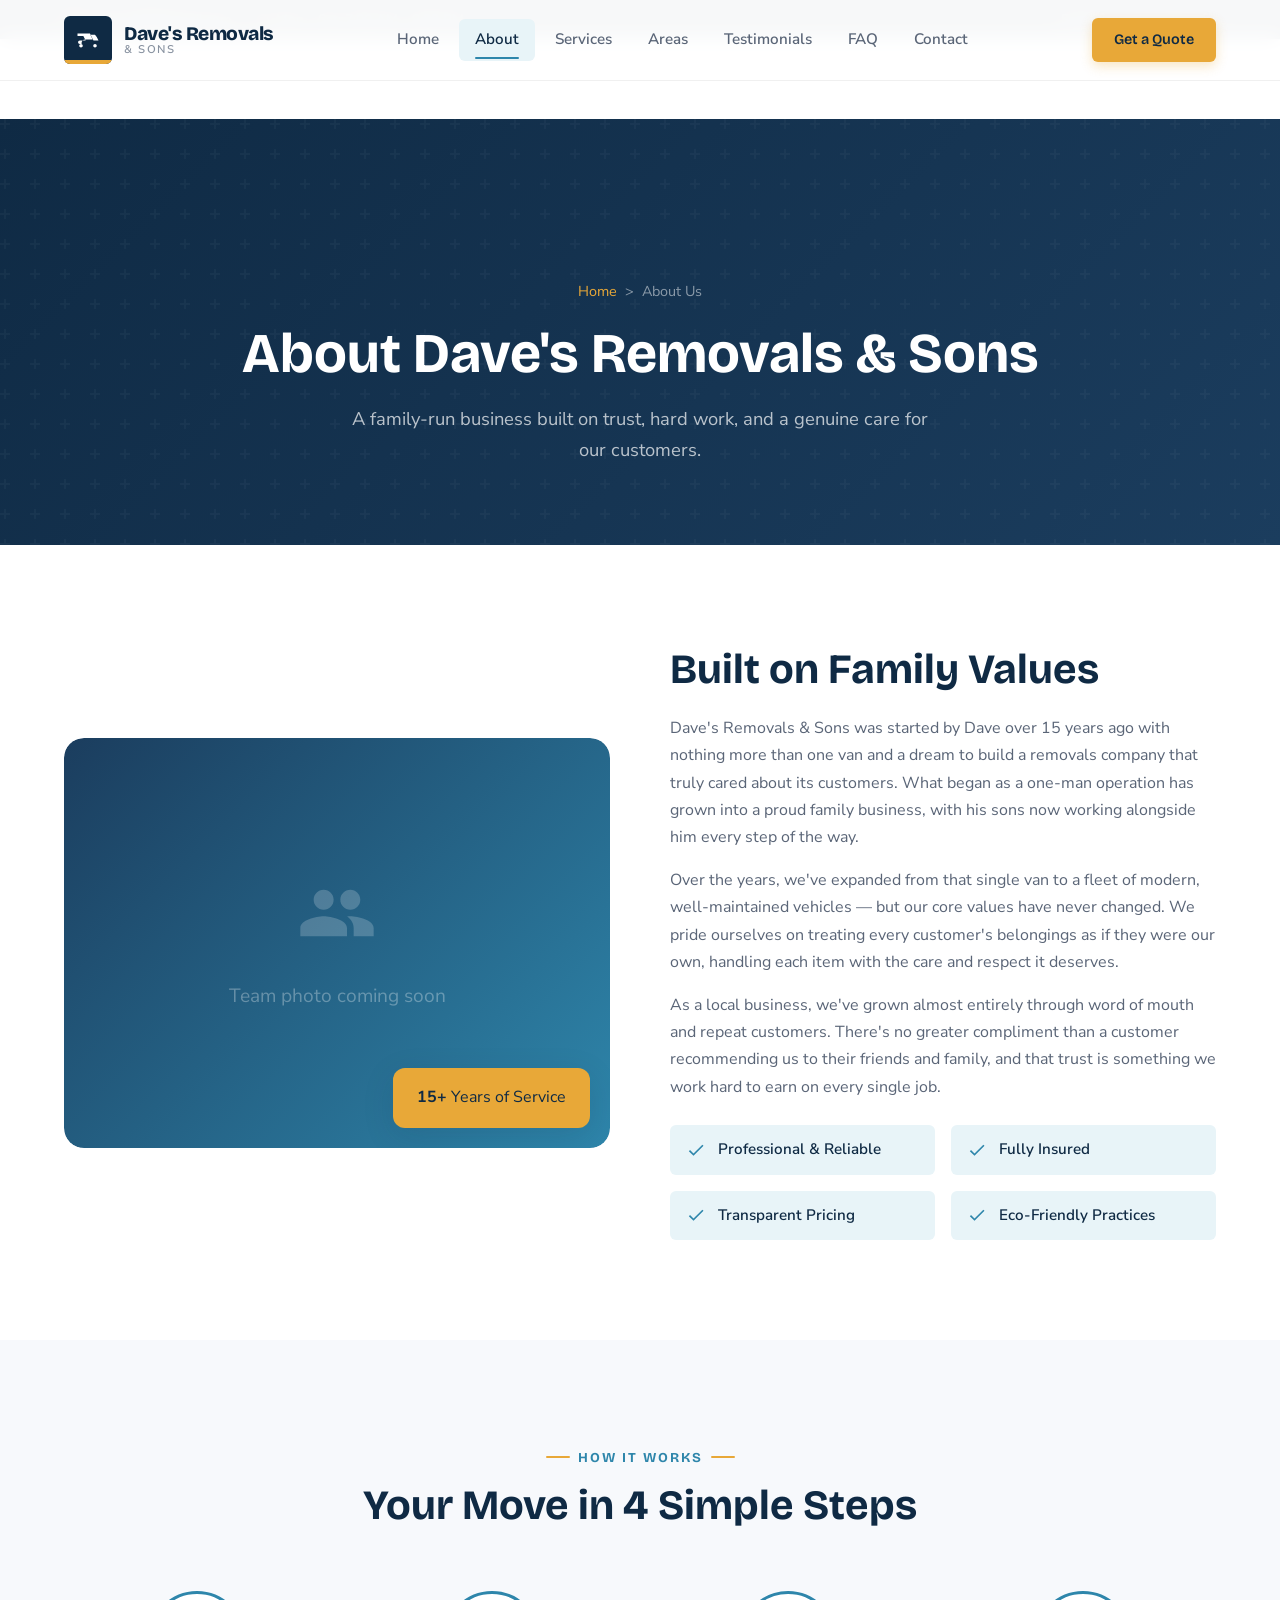
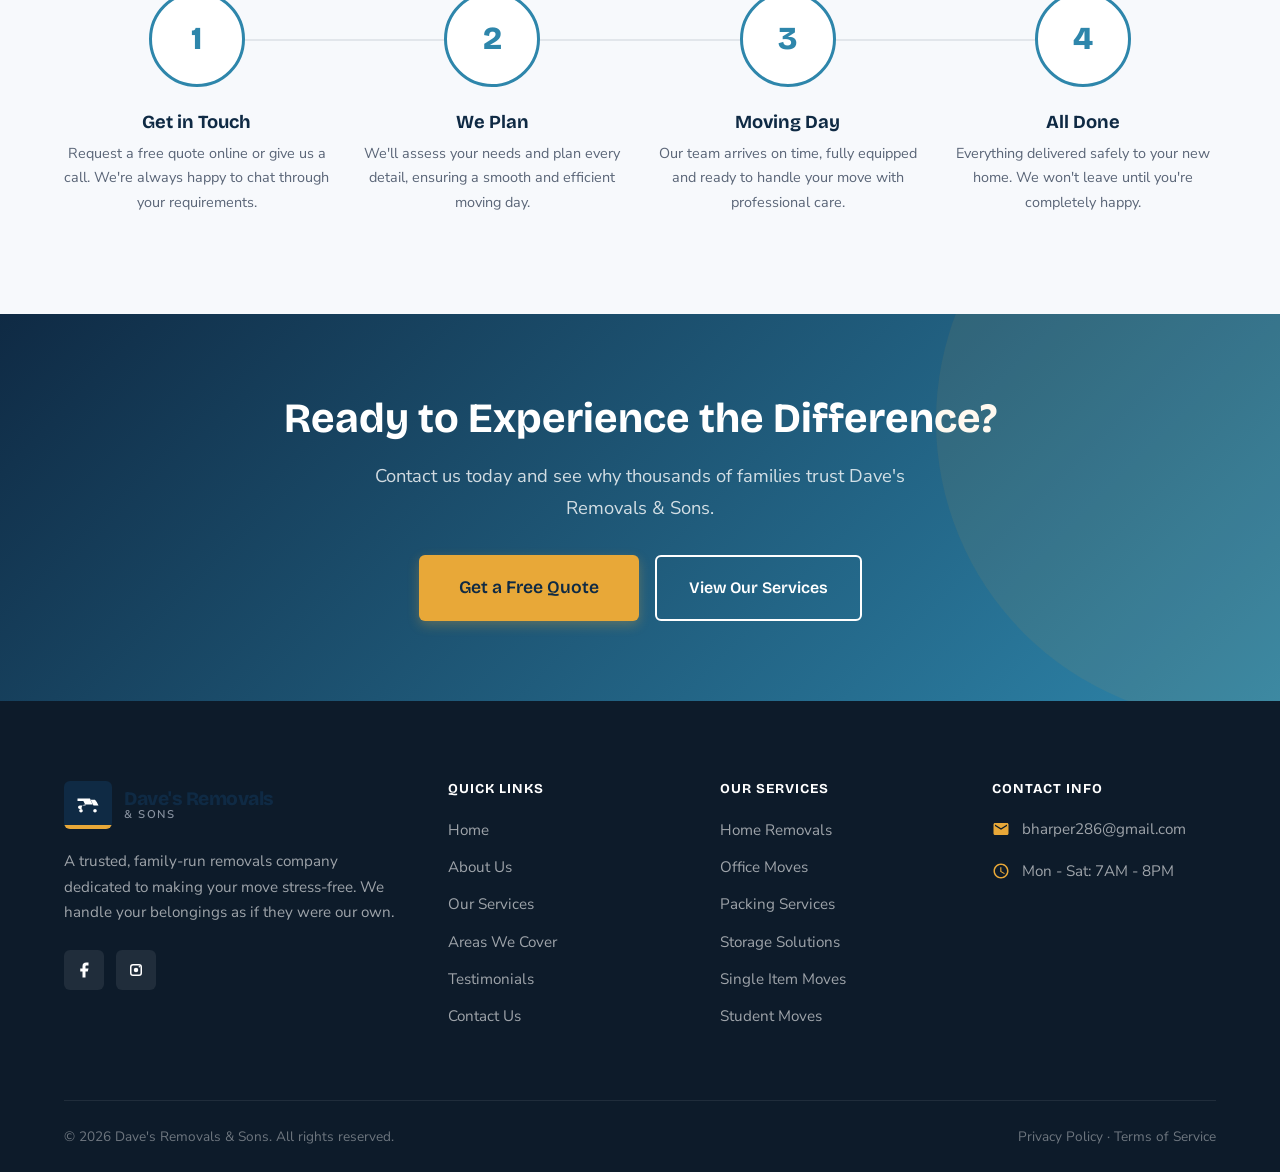
==== about.html @ 18fdcd2b "Initial build: Dave's Removals & Sons website - 7 pages, responsive, contact form" ====
<!DOCTYPE html>
<html lang="en">
<head>
    <meta charset="UTF-8">
    <meta name="viewport" content="width=device-width, initial-scale=1.0">
    <meta name="description" content="About Dave's Removals & Sons - A family-run removals business built on trust, hard work, and genuine care for our customers. Over 15 years of professional moving services.">
    <title>About Us - Dave's Removals & Sons</title>
    <link rel="stylesheet" href="css/style.css">
</head>
<body data-page="About">

    <div id="site-header"></div>

    <main>
        <!-- Page Hero -->
        <section class="page-hero fade-in">
            <div class="container">
                <nav class="breadcrumb">
                    <a href="index.html">Home</a>
                    <span>&gt;</span>
                    <span>About Us</span>
                </nav>
                <h1>About Dave's Removals &amp; Sons</h1>
                <p class="page-hero-subtitle">A family-run business built on trust, hard work, and a genuine care for our customers.</p>
            </div>
        </section>

        <!-- About Content -->
        <section class="section fade-in">
            <div class="container">
                <div class="about-grid">
                    <div class="about-image">
                        <div class="hero-image-wrapper" style="background: linear-gradient(135deg, #1B3D5E 0%, #2E86AB 100%); display: flex; align-items: center; justify-content: center; color: rgba(255,255,255,0.3); font-size: 1.2rem; text-align: center; padding: 40px; min-height: 400px;">
                            <div>
                                <svg style="width:80px;height:80px;fill:rgba(255,255,255,0.2);margin-bottom:16px;" viewBox="0 0 24 24"><path d="M16 11c1.66 0 2.99-1.34 2.99-3S17.66 5 16 5c-1.66 0-3 1.34-3 3s1.34 3 3 3zm-8 0c1.66 0 2.99-1.34 2.99-3S9.66 5 8 5C6.34 5 5 6.34 5 8s1.34 3 3 3zm0 2c-2.33 0-7 1.17-7 3.5V19h14v-2.5c0-2.33-4.67-3.5-7-3.5zm8 0c-.29 0-.62.02-.97.05 1.16.84 1.97 1.97 1.97 3.45V19h6v-2.5c0-2.33-4.67-3.5-7-3.5z"/></svg>
                                <br>Team photo coming soon
                            </div>
                        </div>
                        <div class="about-image-badge">
                            <strong>15+</strong>
                            <span>Years of Service</span>
                        </div>
                    </div>
                    <div class="about-text">
                        <h2>Built on Family Values</h2>
                        <p>Dave's Removals & Sons was started by Dave over 15 years ago with nothing more than one van and a dream to build a removals company that truly cared about its customers. What began as a one-man operation has grown into a proud family business, with his sons now working alongside him every step of the way.</p>
                        <p>Over the years, we've expanded from that single van to a fleet of modern, well-maintained vehicles — but our core values have never changed. We pride ourselves on treating every customer's belongings as if they were our own, handling each item with the care and respect it deserves.</p>
                        <p>As a local business, we've grown almost entirely through word of mouth and repeat customers. There's no greater compliment than a customer recommending us to their friends and family, and that trust is something we work hard to earn on every single job.</p>
                        <div class="values-list">
                            <div class="value-item">
                                <svg viewBox="0 0 24 24" width="24" height="24" fill="currentColor"><path d="M9 16.17L4.83 12l-1.42 1.41L9 19 21 7l-1.41-1.41z"/></svg>
                                <span>Professional &amp; Reliable</span>
                            </div>
                            <div class="value-item">
                                <svg viewBox="0 0 24 24" width="24" height="24" fill="currentColor"><path d="M9 16.17L4.83 12l-1.42 1.41L9 19 21 7l-1.41-1.41z"/></svg>
                                <span>Fully Insured</span>
                            </div>
                            <div class="value-item">
                                <svg viewBox="0 0 24 24" width="24" height="24" fill="currentColor"><path d="M9 16.17L4.83 12l-1.42 1.41L9 19 21 7l-1.41-1.41z"/></svg>
                                <span>Transparent Pricing</span>
                            </div>
                            <div class="value-item">
                                <svg viewBox="0 0 24 24" width="24" height="24" fill="currentColor"><path d="M9 16.17L4.83 12l-1.42 1.41L9 19 21 7l-1.41-1.41z"/></svg>
                                <span>Eco-Friendly Practices</span>
                            </div>
                        </div>
                    </div>
                </div>
            </div>
        </section>

        <!-- Process Section -->
        <section class="section section-light fade-in">
            <div class="container">
                <div class="section-header">
                    <span class="section-label">How It Works</span>
                    <h2>Your Move in 4 Simple Steps</h2>
                </div>
                <div class="process-grid">
                    <div class="process-step">
                        <div class="process-number">1</div>
                        <h4>Get in Touch</h4>
                        <p>Request a free quote online or give us a call. We're always happy to chat through your requirements.</p>
                    </div>
                    <div class="process-step">
                        <div class="process-number">2</div>
                        <h4>We Plan</h4>
                        <p>We'll assess your needs and plan every detail, ensuring a smooth and efficient moving day.</p>
                    </div>
                    <div class="process-step">
                        <div class="process-number">3</div>
                        <h4>Moving Day</h4>
                        <p>Our team arrives on time, fully equipped and ready to handle your move with professional care.</p>
                    </div>
                    <div class="process-step">
                        <div class="process-number">4</div>
                        <h4>All Done</h4>
                        <p>Everything delivered safely to your new home. We won't leave until you're completely happy.</p>
                    </div>
                </div>
            </div>
        </section>

        <!-- CTA Banner -->
        <section class="cta-banner fade-in">
            <div class="container">
                <h2>Ready to Experience the Difference?</h2>
                <p>Contact us today and see why thousands of families trust Dave's Removals &amp; Sons.</p>
                <div class="cta-buttons">
                    <a href="contact.html" class="btn btn-primary btn-lg">Get a Free Quote</a>
                    <a href="services.html" class="btn btn-outline-white">View Our Services</a>
                </div>
            </div>
        </section>
    </main>

    <div id="site-footer"></div>

    <script src="js/main.js"></script>
</body>
</html>
---- css/style.css ----
/* ============================================
   Dave's Removals & Sons - Main Stylesheet
   Design: Professional, warm, trust-focused
   Colors: Deep navy + sky blue + warm amber
   ============================================ */

@import url('https://fonts.googleapis.com/css2?family=Bricolage+Grotesque:opsz,wght@12..96,400;12..96,500;12..96,600;12..96,700;12..96,800&family=Nunito+Sans:ital,wght@0,300;0,400;0,600;0,700;1,400&display=swap');

/* --- CSS Variables --- */
:root {
  --navy: #0F2A44;
  --navy-light: #1B3D5E;
  --blue: #2E86AB;
  --blue-light: #4DA8CC;
  --blue-pale: #E8F4F8;
  --amber: #E8A838;
  --amber-dark: #D4922A;
  --amber-light: #FFF3DC;
  --white: #FFFFFF;
  --off-white: #F7F9FC;
  --gray-50: #F0F2F5;
  --gray-100: #E2E6EB;
  --gray-200: #C5CBD3;
  --gray-400: #8892A0;
  --gray-600: #5A6577;
  --gray-800: #2D3748;
  --dark: #0D1B2A;
  --success: #2ECC71;
  --font-display: 'Bricolage Grotesque', sans-serif;
  --font-body: 'Nunito Sans', sans-serif;
  --shadow-sm: 0 1px 3px rgba(15, 42, 68, 0.08);
  --shadow-md: 0 4px 16px rgba(15, 42, 68, 0.1);
  --shadow-lg: 0 8px 32px rgba(15, 42, 68, 0.12);
  --shadow-xl: 0 16px 48px rgba(15, 42, 68, 0.16);
  --radius-sm: 6px;
  --radius-md: 12px;
  --radius-lg: 20px;
  --radius-xl: 32px;
  --transition: 0.3s cubic-bezier(0.4, 0, 0.2, 1);
  --max-width: 1200px;
}

/* --- Reset & Base --- */
*, *::before, *::after { box-sizing: border-box; margin: 0; padding: 0; }

html {
  scroll-behavior: smooth;
  scroll-padding-top: 90px;
}

body {
  font-family: var(--font-body);
  font-size: 16px;
  line-height: 1.7;
  color: var(--gray-800);
  background: var(--white);
  -webkit-font-smoothing: antialiased;
  overflow-x: hidden;
}

img { max-width: 100%; height: auto; display: block; }
a { text-decoration: none; color: inherit; transition: var(--transition); }
ul, ol { list-style: none; }

h1, h2, h3, h4, h5, h6 {
  font-family: var(--font-display);
  font-weight: 700;
  line-height: 1.2;
  color: var(--navy);
}

h1 { font-size: clamp(2.2rem, 5vw, 3.5rem); }
h2 { font-size: clamp(1.8rem, 3.5vw, 2.6rem); }
h3 { font-size: clamp(1.3rem, 2.5vw, 1.6rem); }
h4 { font-size: 1.15rem; }

p { margin-bottom: 1rem; color: var(--gray-600); }

.container {
  width: 100%;
  max-width: var(--max-width);
  margin: 0 auto;
  padding: 0 24px;
}

/* --- Buttons --- */
.btn {
  display: inline-flex;
  align-items: center;
  gap: 8px;
  padding: 14px 32px;
  border-radius: var(--radius-sm);
  font-family: var(--font-display);
  font-weight: 600;
  font-size: 1rem;
  border: none;
  cursor: pointer;
  transition: var(--transition);
  white-space: nowrap;
}

.btn-primary {
  background: var(--amber);
  color: var(--navy);
  box-shadow: 0 4px 12px rgba(232, 168, 56, 0.3);
}
.btn-primary:hover {
  background: var(--amber-dark);
  transform: translateY(-2px);
  box-shadow: 0 6px 20px rgba(232, 168, 56, 0.4);
}

.btn-secondary {
  background: var(--white);
  color: var(--navy);
  border: 2px solid var(--navy);
}
.btn-secondary:hover {
  background: var(--navy);
  color: var(--white);
  transform: translateY(-2px);
}

.btn-blue {
  background: var(--blue);
  color: var(--white);
  box-shadow: 0 4px 12px rgba(46, 134, 171, 0.3);
}
.btn-blue:hover {
  background: var(--navy-light);
  transform: translateY(-2px);
  box-shadow: 0 6px 20px rgba(46, 134, 171, 0.4);
}

.btn-outline-white {
  background: transparent;
  color: var(--white);
  border: 2px solid var(--white);
}
.btn-outline-white:hover {
  background: var(--white);
  color: var(--navy);
}

.btn-sm { padding: 10px 22px; font-size: 0.9rem; }
.btn-lg { padding: 18px 40px; font-size: 1.1rem; }

/* --- Header / Navigation --- */
.header {
  position: fixed;
  top: 0;
  left: 0;
  width: 100%;
  z-index: 1000;
  background: rgba(255, 255, 255, 0.97);
  backdrop-filter: blur(10px);
  border-bottom: 1px solid rgba(0, 0, 0, 0.06);
  transition: var(--transition);
}

.header.scrolled {
  box-shadow: var(--shadow-md);
}

.header-inner {
  display: flex;
  align-items: center;
  justify-content: space-between;
  padding: 0 24px;
  height: 80px;
  max-width: var(--max-width);
  margin: 0 auto;
}

.logo {
  display: flex;
  align-items: center;
  gap: 12px;
  z-index: 1001;
}

.logo-icon {
  width: 48px;
  height: 48px;
  background: var(--navy);
  border-radius: var(--radius-sm);
  display: flex;
  align-items: center;
  justify-content: center;
  position: relative;
  overflow: hidden;
}

.logo-icon::before {
  content: '';
  position: absolute;
  bottom: 0;
  left: 0;
  right: 0;
  height: 4px;
  background: var(--amber);
}

.logo-icon svg { width: 28px; height: 28px; fill: var(--white); }

.logo-text {
  display: flex;
  flex-direction: column;
  line-height: 1.1;
}

.logo-text .name {
  font-family: var(--font-display);
  font-weight: 800;
  font-size: 1.2rem;
  color: var(--navy);
  letter-spacing: -0.5px;
}

.logo-text .tagline {
  font-size: 0.7rem;
  color: var(--gray-400);
  font-weight: 600;
  text-transform: uppercase;
  letter-spacing: 1.5px;
}

.nav { display: flex; align-items: center; gap: 4px; }

.nav a {
  padding: 8px 16px;
  font-size: 0.95rem;
  font-weight: 600;
  color: var(--gray-600);
  border-radius: var(--radius-sm);
  position: relative;
}

.nav a:hover, .nav a.active {
  color: var(--navy);
  background: var(--blue-pale);
}

.nav a.active::after {
  content: '';
  position: absolute;
  bottom: 2px;
  left: 16px;
  right: 16px;
  height: 2px;
  background: var(--blue);
  border-radius: 2px;
}

.header-cta {
  display: flex;
  align-items: center;
  gap: 16px;
}

.header-phone {
  display: flex;
  align-items: center;
  gap: 8px;
  font-family: var(--font-display);
  font-weight: 700;
  font-size: 1rem;
  color: var(--navy);
}

.header-phone svg { width: 18px; height: 18px; fill: var(--blue); }

/* Mobile Menu */
.menu-toggle {
  display: none;
  flex-direction: column;
  gap: 5px;
  background: none;
  border: none;
  cursor: pointer;
  padding: 8px;
  z-index: 1001;
}

.menu-toggle span {
  display: block;
  width: 24px;
  height: 2.5px;
  background: var(--navy);
  border-radius: 2px;
  transition: var(--transition);
}

.menu-toggle.active span:nth-child(1) {
  transform: translateY(7.5px) rotate(45deg);
}
.menu-toggle.active span:nth-child(2) { opacity: 0; }
.menu-toggle.active span:nth-child(3) {
  transform: translateY(-7.5px) rotate(-45deg);
}

/* --- Top Bar --- */
.top-bar {
  background: var(--navy);
  color: var(--white);
  padding: 8px 0;
  font-size: 0.85rem;
}

.top-bar-inner {
  display: flex;
  justify-content: space-between;
  align-items: center;
  max-width: var(--max-width);
  margin: 0 auto;
  padding: 0 24px;
}

.top-bar-left {
  display: flex;
  align-items: center;
  gap: 24px;
}

.top-bar-left span {
  display: flex;
  align-items: center;
  gap: 6px;
  opacity: 0.9;
}

.top-bar-left svg { width: 14px; height: 14px; fill: var(--amber); }

.top-bar-right {
  display: flex;
  align-items: center;
  gap: 16px;
}

.top-bar-right a {
  color: var(--white);
  opacity: 0.8;
}
.top-bar-right a:hover { opacity: 1; }

/* --- Hero Section --- */
.hero {
  position: relative;
  min-height: 85vh;
  display: flex;
  align-items: center;
  background: linear-gradient(135deg, var(--navy) 0%, var(--navy-light) 60%, var(--blue) 100%);
  overflow: hidden;
  margin-top: 80px;
}

.hero::before {
  content: '';
  position: absolute;
  top: 0;
  left: 0;
  right: 0;
  bottom: 0;
  background: url("data:image/svg+xml,%3Csvg width='60' height='60' viewBox='0 0 60 60' xmlns='http://www.w3.org/2000/svg'%3E%3Cg fill='none' fill-rule='evenodd'%3E%3Cg fill='%23ffffff' fill-opacity='0.03'%3E%3Cpath d='M36 34v-4h-2v4h-4v2h4v4h2v-4h4v-2h-4zm0-30V0h-2v4h-4v2h4v4h2V6h4V4h-4zM6 34v-4H4v4H0v2h4v4h2v-4h4v-2H6zM6 4V0H4v4H0v2h4v4h2V6h4V4H6z'/%3E%3C/g%3E%3C/g%3E%3C/svg%3E");
}

.hero-bg-shapes {
  position: absolute;
  top: 0;
  left: 0;
  right: 0;
  bottom: 0;
  pointer-events: none;
}

.hero-bg-shapes .shape {
  position: absolute;
  border-radius: 50%;
  opacity: 0.06;
  background: var(--white);
}

.hero-bg-shapes .shape-1 {
  width: 500px;
  height: 500px;
  top: -100px;
  right: -100px;
}

.hero-bg-shapes .shape-2 {
  width: 300px;
  height: 300px;
  bottom: -50px;
  left: -80px;
}

.hero-bg-shapes .shape-3 {
  width: 200px;
  height: 200px;
  top: 40%;
  right: 30%;
  opacity: 0.03;
}

.hero-content {
  position: relative;
  z-index: 2;
  display: grid;
  grid-template-columns: 1fr 1fr;
  gap: 60px;
  align-items: center;
  padding: 80px 0;
}

.hero-text { color: var(--white); }

.hero-badge {
  display: inline-flex;
  align-items: center;
  gap: 8px;
  background: rgba(232, 168, 56, 0.15);
  border: 1px solid rgba(232, 168, 56, 0.3);
  color: var(--amber);
  padding: 8px 20px;
  border-radius: 50px;
  font-size: 0.85rem;
  font-weight: 600;
  margin-bottom: 24px;
  animation: fadeInUp 0.6s ease-out;
}

.hero-badge svg { width: 16px; height: 16px; fill: var(--amber); }

.hero-text h1 {
  color: var(--white);
  margin-bottom: 20px;
  font-weight: 800;
  letter-spacing: -1px;
  animation: fadeInUp 0.6s ease-out 0.1s both;
}

.hero-text h1 span { color: var(--amber); }

.hero-text p {
  color: rgba(255, 255, 255, 0.8);
  font-size: 1.15rem;
  margin-bottom: 32px;
  max-width: 520px;
  animation: fadeInUp 0.6s ease-out 0.2s both;
}

.hero-buttons {
  display: flex;
  gap: 16px;
  flex-wrap: wrap;
  animation: fadeInUp 0.6s ease-out 0.3s both;
}

.hero-stats {
  display: flex;
  gap: 40px;
  margin-top: 48px;
  padding-top: 32px;
  border-top: 1px solid rgba(255, 255, 255, 0.1);
  animation: fadeInUp 0.6s ease-out 0.4s both;
}

.hero-stat { text-align: left; }
.hero-stat .number {
  font-family: var(--font-display);
  font-size: 2rem;
  font-weight: 800;
  color: var(--amber);
}
.hero-stat .label {
  font-size: 0.85rem;
  color: rgba(255, 255, 255, 0.6);
  margin: 0;
}

.hero-image {
  position: relative;
  animation: fadeInRight 0.8s ease-out 0.3s both;
}

.hero-image-wrapper {
  position: relative;
  border-radius: var(--radius-lg);
  overflow: hidden;
  box-shadow: var(--shadow-xl);
  aspect-ratio: 4/3;
  background: var(--navy-light);
}

.hero-image-wrapper img {
  width: 100%;
  height: 100%;
  object-fit: cover;
}

.hero-image-float {
  position: absolute;
  bottom: -20px;
  left: -20px;
  background: var(--white);
  border-radius: var(--radius-md);
  padding: 16px 24px;
  box-shadow: var(--shadow-lg);
  display: flex;
  align-items: center;
  gap: 12px;
}

.hero-image-float .stars {
  display: flex;
  gap: 2px;
}
.hero-image-float .stars svg { width: 16px; height: 16px; fill: var(--amber); }
.hero-image-float .rating-text {
  font-family: var(--font-display);
  font-weight: 700;
  font-size: 0.9rem;
  color: var(--navy);
  margin: 0;
}
.hero-image-float .rating-sub {
  font-size: 0.75rem;
  color: var(--gray-400);
  margin: 0;
}

/* --- Section Styles --- */
.section {
  padding: 100px 0;
}

.section-light { background: var(--off-white); }
.section-dark {
  background: var(--navy);
  color: var(--white);
}
.section-dark h2, .section-dark h3, .section-dark h4 { color: var(--white); }
.section-dark p { color: rgba(255, 255, 255, 0.7); }

.section-header {
  text-align: center;
  max-width: 640px;
  margin: 0 auto 60px;
}

.section-label {
  display: inline-flex;
  align-items: center;
  gap: 8px;
  color: var(--blue);
  font-family: var(--font-display);
  font-weight: 700;
  font-size: 0.85rem;
  text-transform: uppercase;
  letter-spacing: 2px;
  margin-bottom: 12px;
}

.section-label::before, .section-label::after {
  content: '';
  width: 24px;
  height: 2px;
  background: var(--amber);
  border-radius: 2px;
}

.section-header h2 { margin-bottom: 16px; }
.section-header p { font-size: 1.1rem; }

/* --- Service Cards --- */
.services-grid {
  display: grid;
  grid-template-columns: repeat(3, 1fr);
  gap: 30px;
}

.service-card {
  background: var(--white);
  border-radius: var(--radius-md);
  padding: 40px 32px;
  transition: var(--transition);
  border: 1px solid var(--gray-100);
  position: relative;
  overflow: hidden;
}

.service-card::before {
  content: '';
  position: absolute;
  top: 0;
  left: 0;
  right: 0;
  height: 4px;
  background: var(--blue);
  transform: scaleX(0);
  transition: var(--transition);
}

.service-card:hover {
  transform: translateY(-8px);
  box-shadow: var(--shadow-lg);
  border-color: transparent;
}

.service-card:hover::before { transform: scaleX(1); }

.service-icon {
  width: 64px;
  height: 64px;
  background: var(--blue-pale);
  border-radius: var(--radius-md);
  display: flex;
  align-items: center;
  justify-content: center;
  margin-bottom: 24px;
  transition: var(--transition);
}

.service-card:hover .service-icon {
  background: var(--blue);
}

.service-icon svg {
  width: 32px;
  height: 32px;
  fill: var(--blue);
  transition: var(--transition);
}

.service-card:hover .service-icon svg { fill: var(--white); }

.service-card h3 { margin-bottom: 12px; }
.service-card p { font-size: 0.95rem; margin-bottom: 20px; }

.service-card .learn-more {
  display: inline-flex;
  align-items: center;
  gap: 6px;
  color: var(--blue);
  font-weight: 700;
  font-size: 0.9rem;
}

.service-card .learn-more svg {
  width: 16px;
  height: 16px;
  fill: var(--blue);
  transition: var(--transition);
}

.service-card:hover .learn-more svg { transform: translateX(4px); }

/* --- Why Choose Us --- */
.why-grid {
  display: grid;
  grid-template-columns: repeat(4, 1fr);
  gap: 30px;
}

.why-card {
  text-align: center;
  padding: 32px 24px;
}

.why-icon {
  width: 72px;
  height: 72px;
  background: linear-gradient(135deg, var(--amber-light), rgba(232, 168, 56, 0.15));
  border-radius: 50%;
  display: flex;
  align-items: center;
  justify-content: center;
  margin: 0 auto 20px;
}

.why-icon svg { width: 32px; height: 32px; fill: var(--amber-dark); }

.why-card h4 { margin-bottom: 8px; }
.why-card p { font-size: 0.9rem; margin: 0; }

/* --- Testimonials --- */
.testimonials-grid {
  display: grid;
  grid-template-columns: repeat(3, 1fr);
  gap: 30px;
}

.testimonial-card {
  background: var(--white);
  border-radius: var(--radius-md);
  padding: 36px;
  box-shadow: var(--shadow-sm);
  border: 1px solid var(--gray-100);
  position: relative;
  transition: var(--transition);
}

.testimonial-card:hover {
  box-shadow: var(--shadow-md);
  transform: translateY(-4px);
}

.testimonial-card .quote-icon {
  width: 40px;
  height: 40px;
  fill: var(--blue-pale);
  margin-bottom: 16px;
}

.testimonial-stars {
  display: flex;
  gap: 3px;
  margin-bottom: 16px;
}

.testimonial-stars svg { width: 18px; height: 18px; fill: var(--amber); }

.testimonial-card blockquote {
  font-size: 1rem;
  line-height: 1.7;
  color: var(--gray-600);
  margin-bottom: 20px;
  font-style: italic;
}

.testimonial-author {
  display: flex;
  align-items: center;
  gap: 12px;
}

.testimonial-avatar {
  width: 48px;
  height: 48px;
  border-radius: 50%;
  background: var(--blue-pale);
  display: flex;
  align-items: center;
  justify-content: center;
  font-family: var(--font-display);
  font-weight: 700;
  color: var(--blue);
  font-size: 1.1rem;
}

.testimonial-author .author-name {
  font-family: var(--font-display);
  font-weight: 700;
  color: var(--navy);
  font-size: 0.95rem;
  margin: 0;
}

.testimonial-author .author-info {
  font-size: 0.8rem;
  color: var(--gray-400);
  margin: 0;
}

/* --- CTA Banner --- */
.cta-banner {
  background: linear-gradient(135deg, var(--navy) 0%, var(--blue) 100%);
  padding: 80px 0;
  text-align: center;
  position: relative;
  overflow: hidden;
}

.cta-banner::before {
  content: '';
  position: absolute;
  top: -50%;
  right: -20%;
  width: 600px;
  height: 600px;
  background: rgba(232, 168, 56, 0.08);
  border-radius: 50%;
}

.cta-banner h2 {
  color: var(--white);
  margin-bottom: 16px;
}

.cta-banner p {
  color: rgba(255, 255, 255, 0.8);
  font-size: 1.15rem;
  margin-bottom: 32px;
  max-width: 600px;
  margin-left: auto;
  margin-right: auto;
}

.cta-banner .cta-buttons {
  display: flex;
  justify-content: center;
  gap: 16px;
  flex-wrap: wrap;
  position: relative;
  z-index: 2;
}

/* --- Areas Section --- */
.areas-grid {
  display: grid;
  grid-template-columns: repeat(4, 1fr);
  gap: 16px;
}

.area-tag {
  background: var(--white);
  border: 1px solid var(--gray-100);
  border-radius: var(--radius-sm);
  padding: 16px 20px;
  text-align: center;
  font-weight: 600;
  color: var(--navy);
  transition: var(--transition);
  display: flex;
  align-items: center;
  justify-content: center;
  gap: 8px;
}

.area-tag:hover {
  background: var(--blue);
  color: var(--white);
  border-color: var(--blue);
  transform: translateY(-3px);
  box-shadow: var(--shadow-md);
}

.area-tag svg {
  width: 16px;
  height: 16px;
  fill: var(--blue);
  transition: var(--transition);
}

.area-tag:hover svg { fill: var(--white); }

/* --- Process Section --- */
.process-grid {
  display: grid;
  grid-template-columns: repeat(4, 1fr);
  gap: 30px;
  position: relative;
}

.process-grid::before {
  content: '';
  position: absolute;
  top: 48px;
  left: 15%;
  right: 15%;
  height: 2px;
  background: var(--gray-100);
  z-index: 0;
}

.process-step {
  text-align: center;
  position: relative;
  z-index: 1;
}

.process-number {
  width: 96px;
  height: 96px;
  border-radius: 50%;
  background: var(--white);
  border: 3px solid var(--blue);
  display: flex;
  align-items: center;
  justify-content: center;
  margin: 0 auto 24px;
  font-family: var(--font-display);
  font-weight: 800;
  font-size: 2rem;
  color: var(--blue);
  position: relative;
}

.process-step h4 { margin-bottom: 8px; }
.process-step p { font-size: 0.9rem; margin: 0; }

/* --- Contact / Quote Form --- */
.contact-grid {
  display: grid;
  grid-template-columns: 1fr 1fr;
  gap: 60px;
  align-items: start;
}

.contact-info-card {
  background: var(--navy);
  border-radius: var(--radius-lg);
  padding: 48px;
  color: var(--white);
}

.contact-info-card h3 {
  color: var(--white);
  margin-bottom: 16px;
  font-size: 1.8rem;
}

.contact-info-card > p {
  color: rgba(255, 255, 255, 0.7);
  margin-bottom: 32px;
}

.contact-item {
  display: flex;
  align-items: flex-start;
  gap: 16px;
  margin-bottom: 28px;
}

.contact-item-icon {
  width: 48px;
  height: 48px;
  min-width: 48px;
  background: rgba(232, 168, 56, 0.15);
  border-radius: var(--radius-sm);
  display: flex;
  align-items: center;
  justify-content: center;
}

.contact-item-icon svg { width: 22px; height: 22px; fill: var(--amber); }

.contact-item h4 {
  color: var(--white);
  font-size: 0.85rem;
  text-transform: uppercase;
  letter-spacing: 1px;
  margin-bottom: 4px;
  opacity: 0.7;
}

.contact-item p {
  color: var(--white);
  margin: 0;
  font-size: 1rem;
}

.contact-item a {
  color: var(--amber);
}
.contact-item a:hover { text-decoration: underline; }

.contact-hours {
  margin-top: 32px;
  padding-top: 32px;
  border-top: 1px solid rgba(255, 255, 255, 0.1);
}

.contact-hours h4 {
  color: var(--white);
  margin-bottom: 12px;
  font-size: 1rem;
}

.hours-row {
  display: flex;
  justify-content: space-between;
  padding: 8px 0;
  font-size: 0.95rem;
}

.hours-row .day { color: rgba(255, 255, 255, 0.7); }
.hours-row .time { color: var(--white); font-weight: 600; }

/* --- Form Styles --- */
.quote-form {
  background: var(--white);
  border-radius: var(--radius-lg);
  padding: 48px;
  box-shadow: var(--shadow-lg);
  border: 1px solid var(--gray-100);
}

.quote-form h3 {
  margin-bottom: 8px;
  font-size: 1.8rem;
}

.quote-form > p {
  margin-bottom: 32px;
}

.form-row {
  display: grid;
  grid-template-columns: 1fr 1fr;
  gap: 20px;
}

.form-group {
  margin-bottom: 20px;
}

.form-group label {
  display: block;
  font-weight: 700;
  font-size: 0.9rem;
  color: var(--navy);
  margin-bottom: 8px;
}

.form-group label span { color: var(--blue); }

.form-group input,
.form-group select,
.form-group textarea {
  width: 100%;
  padding: 14px 18px;
  border: 2px solid var(--gray-100);
  border-radius: var(--radius-sm);
  font-family: var(--font-body);
  font-size: 1rem;
  color: var(--gray-800);
  transition: var(--transition);
  background: var(--white);
}

.form-group input:focus,
.form-group select:focus,
.form-group textarea:focus {
  outline: none;
  border-color: var(--blue);
  box-shadow: 0 0 0 4px rgba(46, 134, 171, 0.1);
}

.form-group textarea { resize: vertical; min-height: 120px; }

.form-group input::placeholder,
.form-group textarea::placeholder {
  color: var(--gray-400);
}

.form-submit-row {
  display: flex;
  align-items: center;
  justify-content: space-between;
  gap: 20px;
  margin-top: 8px;
}

.form-submit-row .privacy-note {
  font-size: 0.8rem;
  color: var(--gray-400);
  margin: 0;
  max-width: 260px;
}

.form-success {
  display: none;
  text-align: center;
  padding: 40px;
}

.form-success.show { display: block; }

.form-success svg {
  width: 64px;
  height: 64px;
  fill: var(--success);
  margin-bottom: 16px;
}

.form-success h3 { color: var(--success); margin-bottom: 8px; }

/* --- About Page --- */
.about-hero {
  background: linear-gradient(135deg, var(--navy) 0%, var(--navy-light) 100%);
  padding: 160px 0 100px;
  text-align: center;
  margin-top: 80px;
}

.about-hero h1 {
  color: var(--white);
  margin-bottom: 16px;
}

.about-hero p {
  color: rgba(255, 255, 255, 0.7);
  font-size: 1.2rem;
  max-width: 600px;
  margin: 0 auto;
}

.page-hero {
  background: linear-gradient(135deg, var(--navy) 0%, var(--navy-light) 100%);
  padding: 160px 0 80px;
  text-align: center;
  margin-top: 80px;
  position: relative;
  overflow: hidden;
}

.page-hero::before {
  content: '';
  position: absolute;
  top: 0; left: 0; right: 0; bottom: 0;
  background: url("data:image/svg+xml,%3Csvg width='60' height='60' viewBox='0 0 60 60' xmlns='http://www.w3.org/2000/svg'%3E%3Cg fill='none' fill-rule='evenodd'%3E%3Cg fill='%23ffffff' fill-opacity='0.03'%3E%3Cpath d='M36 34v-4h-2v4h-4v2h4v4h2v-4h4v-2h-4zm0-30V0h-2v4h-4v2h4v4h2V6h4V4h-4zM6 34v-4H4v4H0v2h4v4h2v-4h4v-2H6zM6 4V0H4v4H0v2h4v4h2V6h4V4H6z'/%3E%3C/g%3E%3C/g%3E%3C/svg%3E");
}

.page-hero .breadcrumb {
  display: flex;
  justify-content: center;
  gap: 8px;
  margin-bottom: 16px;
  font-size: 0.9rem;
  position: relative;
}

.page-hero .breadcrumb a { color: var(--amber); }
.page-hero .breadcrumb span { color: rgba(255, 255, 255, 0.5); }

.page-hero h1 {
  color: var(--white);
  margin-bottom: 16px;
  position: relative;
}

.page-hero p {
  color: rgba(255, 255, 255, 0.7);
  font-size: 1.15rem;
  max-width: 600px;
  margin: 0 auto;
  position: relative;
}

/* About content */
.about-grid {
  display: grid;
  grid-template-columns: 1fr 1fr;
  gap: 60px;
  align-items: center;
}

.about-image {
  border-radius: var(--radius-lg);
  overflow: hidden;
  aspect-ratio: 4/3;
  background: var(--gray-100);
  position: relative;
}

.about-image img {
  width: 100%;
  height: 100%;
  object-fit: cover;
}

.about-image-badge {
  position: absolute;
  bottom: 20px;
  right: 20px;
  background: var(--amber);
  color: var(--navy);
  padding: 16px 24px;
  border-radius: var(--radius-md);
  text-align: center;
  box-shadow: var(--shadow-lg);
}

.about-image-badge .big {
  font-family: var(--font-display);
  font-weight: 800;
  font-size: 2rem;
  display: block;
  line-height: 1;
}

.about-image-badge .small {
  font-size: 0.8rem;
  font-weight: 700;
  text-transform: uppercase;
  letter-spacing: 1px;
}

.about-text h2 { margin-bottom: 20px; }
.about-text p { margin-bottom: 16px; }

.values-list {
  display: grid;
  grid-template-columns: 1fr 1fr;
  gap: 16px;
  margin-top: 24px;
}

.value-item {
  display: flex;
  align-items: center;
  gap: 12px;
  padding: 12px 16px;
  background: var(--blue-pale);
  border-radius: var(--radius-sm);
}

.value-item svg { width: 20px; height: 20px; fill: var(--blue); min-width: 20px; }
.value-item span { font-weight: 600; color: var(--navy); font-size: 0.95rem; }

/* --- FAQ Section --- */
.faq-list {
  max-width: 800px;
  margin: 0 auto;
}

.faq-item {
  border: 1px solid var(--gray-100);
  border-radius: var(--radius-md);
  margin-bottom: 12px;
  overflow: hidden;
  transition: var(--transition);
}

.faq-item:hover { border-color: var(--blue-pale); }

.faq-question {
  display: flex;
  align-items: center;
  justify-content: space-between;
  padding: 20px 28px;
  cursor: pointer;
  background: var(--white);
  transition: var(--transition);
  border: none;
  width: 100%;
  text-align: left;
  font-family: var(--font-display);
  font-size: 1.05rem;
  font-weight: 600;
  color: var(--navy);
}

.faq-question:hover { background: var(--off-white); }

.faq-question .faq-toggle {
  width: 28px;
  height: 28px;
  min-width: 28px;
  border-radius: 50%;
  background: var(--blue-pale);
  display: flex;
  align-items: center;
  justify-content: center;
  transition: var(--transition);
}

.faq-question .faq-toggle svg {
  width: 14px;
  height: 14px;
  fill: var(--blue);
  transition: var(--transition);
}

.faq-item.active .faq-question { background: var(--blue-pale); }
.faq-item.active .faq-toggle {
  background: var(--blue);
  transform: rotate(180deg);
}
.faq-item.active .faq-toggle svg { fill: var(--white); }

.faq-answer {
  max-height: 0;
  overflow: hidden;
  transition: max-height 0.4s ease;
}

.faq-answer-inner {
  padding: 0 28px 24px;
  color: var(--gray-600);
  line-height: 1.8;
}

.faq-item.active .faq-answer { max-height: 500px; }

/* --- Footer --- */
.footer {
  background: var(--dark);
  color: var(--white);
  padding: 80px 0 0;
}

.footer-grid {
  display: grid;
  grid-template-columns: 1.5fr 1fr 1fr 1fr;
  gap: 48px;
  margin-bottom: 60px;
}

.footer-brand p {
  color: rgba(255, 255, 255, 0.6);
  margin-bottom: 24px;
  font-size: 0.95rem;
}

.footer-social {
  display: flex;
  gap: 12px;
}

.footer-social a {
  width: 40px;
  height: 40px;
  border-radius: var(--radius-sm);
  background: rgba(255, 255, 255, 0.08);
  display: flex;
  align-items: center;
  justify-content: center;
  transition: var(--transition);
}

.footer-social a:hover { background: var(--blue); }
.footer-social a svg { width: 18px; height: 18px; fill: var(--white); }

.footer h4 {
  color: var(--white);
  font-size: 1rem;
  margin-bottom: 20px;
  text-transform: uppercase;
  letter-spacing: 1px;
  font-size: 0.85rem;
}

.footer-links li { margin-bottom: 10px; }
.footer-links a {
  color: rgba(255, 255, 255, 0.6);
  font-size: 0.95rem;
  transition: var(--transition);
}
.footer-links a:hover {
  color: var(--amber);
  padding-left: 4px;
}

.footer-contact li {
  display: flex;
  align-items: flex-start;
  gap: 12px;
  margin-bottom: 16px;
  color: rgba(255, 255, 255, 0.6);
  font-size: 0.95rem;
}

.footer-contact svg {
  width: 18px;
  height: 18px;
  fill: var(--amber);
  min-width: 18px;
  margin-top: 3px;
}

.footer-bottom {
  border-top: 1px solid rgba(255, 255, 255, 0.08);
  padding: 24px 0;
  display: flex;
  justify-content: space-between;
  align-items: center;
  font-size: 0.85rem;
  color: rgba(255, 255, 255, 0.4);
}

.footer-bottom a {
  color: rgba(255, 255, 255, 0.4);
}
.footer-bottom a:hover { color: var(--amber); }

/* --- Animations --- */
@keyframes fadeInUp {
  from { opacity: 0; transform: translateY(24px); }
  to { opacity: 1; transform: translateY(0); }
}

@keyframes fadeInRight {
  from { opacity: 0; transform: translateX(40px); }
  to { opacity: 1; transform: translateX(0); }
}

@keyframes fadeInLeft {
  from { opacity: 0; transform: translateX(-40px); }
  to { opacity: 1; transform: translateX(0); }
}

.fade-in {
  opacity: 0;
  transform: translateY(24px);
  transition: opacity 0.6s ease-out, transform 0.6s ease-out;
}

.fade-in.visible {
  opacity: 1;
  transform: translateY(0);
}

.fade-in-left {
  opacity: 0;
  transform: translateX(-30px);
  transition: opacity 0.6s ease-out, transform 0.6s ease-out;
}

.fade-in-left.visible {
  opacity: 1;
  transform: translateX(0);
}

.fade-in-right {
  opacity: 0;
  transform: translateX(30px);
  transition: opacity 0.6s ease-out, transform 0.6s ease-out;
}

.fade-in-right.visible {
  opacity: 1;
  transform: translateX(0);
}

/* --- Responsive --- */
@media (max-width: 1024px) {
  .hero-content { grid-template-columns: 1fr; gap: 40px; }
  .hero-image { max-width: 500px; }
  .services-grid { grid-template-columns: repeat(2, 1fr); }
  .why-grid { grid-template-columns: repeat(2, 1fr); }
  .process-grid { grid-template-columns: repeat(2, 1fr); }
  .process-grid::before { display: none; }
  .areas-grid { grid-template-columns: repeat(3, 1fr); }
  .about-grid { grid-template-columns: 1fr; }
  .contact-grid { grid-template-columns: 1fr; }
  .footer-grid { grid-template-columns: repeat(2, 1fr); }
}

@media (max-width: 768px) {
  .top-bar-left { display: none; }
  .top-bar-inner { justify-content: center; }

  .nav {
    display: none;
    position: fixed;
    top: 0;
    left: 0;
    right: 0;
    bottom: 0;
    background: var(--white);
    flex-direction: column;
    justify-content: center;
    align-items: center;
    gap: 8px;
    z-index: 999;
  }

  .nav.active { display: flex; }

  .nav a {
    font-size: 1.3rem;
    padding: 12px 24px;
  }

  .menu-toggle { display: flex; }

  .header-cta .btn { display: none; }

  .hero { min-height: auto; padding: 0; }
  .hero-content { padding: 60px 0; }
  .hero-stats { gap: 24px; }
  .hero-stat .number { font-size: 1.5rem; }
  .hero-buttons { flex-direction: column; }
  .hero-buttons .btn { width: 100%; justify-content: center; }

  .section { padding: 60px 0; }
  .section-header { margin-bottom: 40px; }

  .services-grid { grid-template-columns: 1fr; }
  .why-grid { grid-template-columns: 1fr; }
  .process-grid { grid-template-columns: 1fr; gap: 20px; }
  .testimonials-grid { grid-template-columns: 1fr; }
  .areas-grid { grid-template-columns: repeat(2, 1fr); }

  .form-row { grid-template-columns: 1fr; }

  .quote-form { padding: 28px; }
  .contact-info-card { padding: 32px; }

  .footer-grid { grid-template-columns: 1fr; gap: 32px; }
  .footer-bottom { flex-direction: column; gap: 12px; text-align: center; }

  .form-submit-row { flex-direction: column; }

  .hero-image-float { display: none; }

  .page-hero { padding: 140px 0 60px; }
}

@media (max-width: 480px) {
  .container { padding: 0 16px; }
  .areas-grid { grid-template-columns: 1fr; }
  .hero-stats { flex-direction: column; gap: 16px; }
  .values-list { grid-template-columns: 1fr; }
}
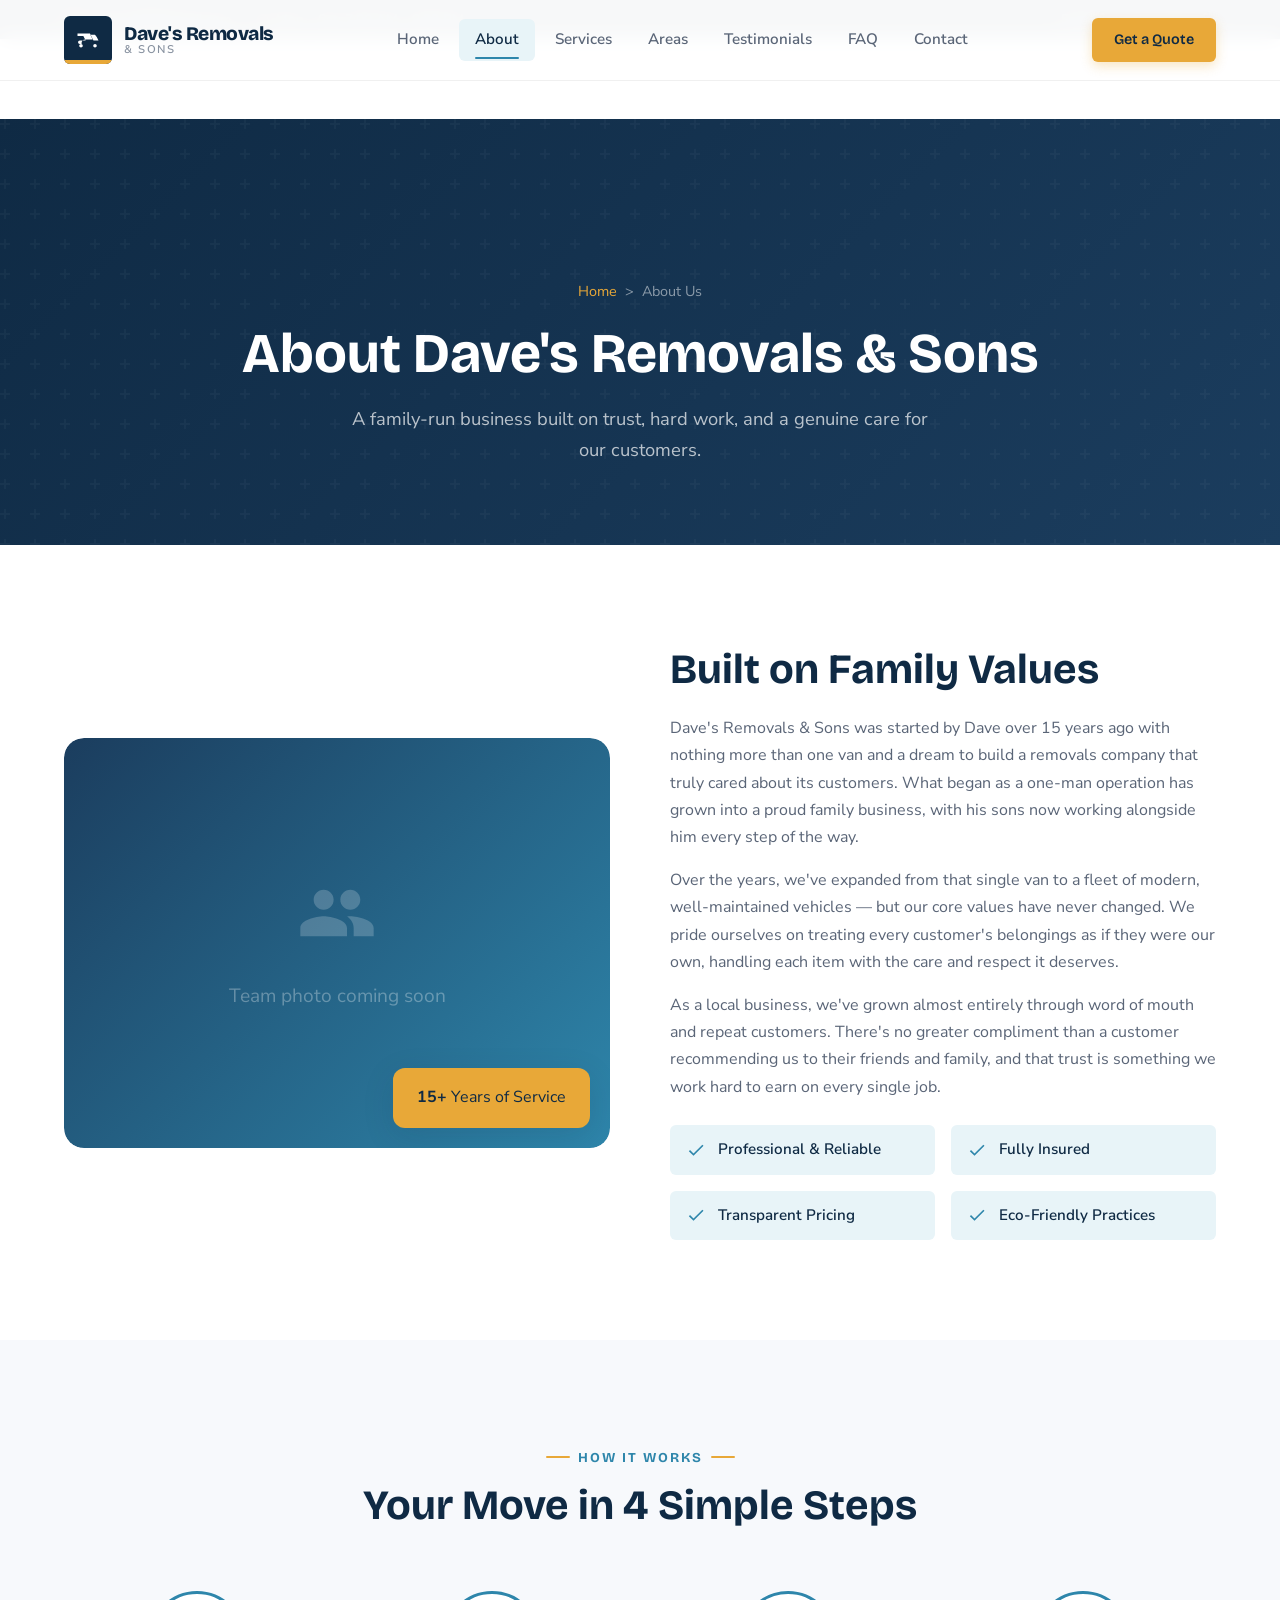
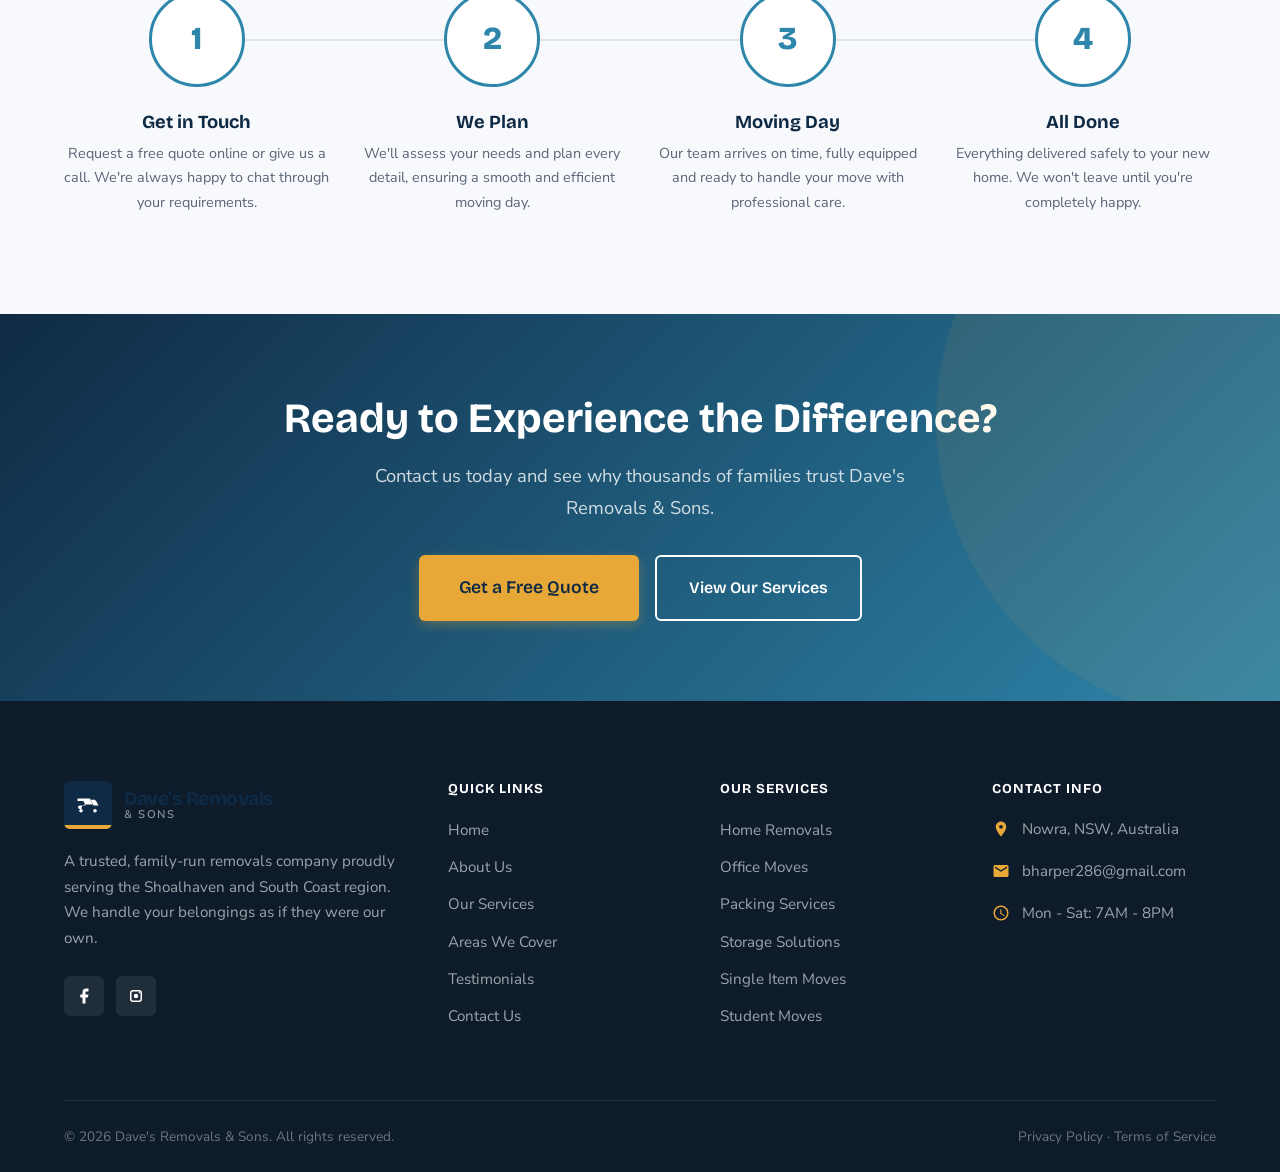
==== commit d1b4e32b: "Update to Nowra NSW Australia location, add SEO schema markup across all pages" ====
--- a/about.html
+++ b/about.html
@@ -3,9 +3,31 @@
 <head>
     <meta charset="UTF-8">
     <meta name="viewport" content="width=device-width, initial-scale=1.0">
-    <meta name="description" content="About Dave's Removals & Sons - A family-run removals business built on trust, hard work, and genuine care for our customers. Over 15 years of professional moving services.">
-    <title>About Us - Dave's Removals & Sons</title>
+    <meta name="description" content="About Dave's Removals & Sons in Nowra, South Coast NSW - A family-run removals business built on trust, hard work, and genuine care for our customers. Over 15 years of professional moving services.">
+    <title>About Us - Dave's Removals & Sons | Nowra, South Coast NSW</title>
     <link rel="stylesheet" href="css/style.css">
+    <script type="application/ld+json">
+    {
+        "@context": "https://schema.org",
+        "@type": "MovingCompany",
+        "name": "Dave's Removals & Sons",
+        "description": "Professional removals and moving services in Nowra, South Coast NSW. Family-run business with over 15 years of experience.",
+        "email": "bharper286@gmail.com",
+        "address": {
+            "@type": "PostalAddress",
+            "addressLocality": "Nowra",
+            "addressRegion": "NSW",
+            "postalCode": "2541",
+            "addressCountry": "AU"
+        },
+        "areaServed": {
+            "@type": "Place",
+            "name": "Shoalhaven, South Coast NSW"
+        },
+        "url": "",
+        "priceRange": "$$"
+    }
+    </script>
 </head>
 <body data-page="About">
 
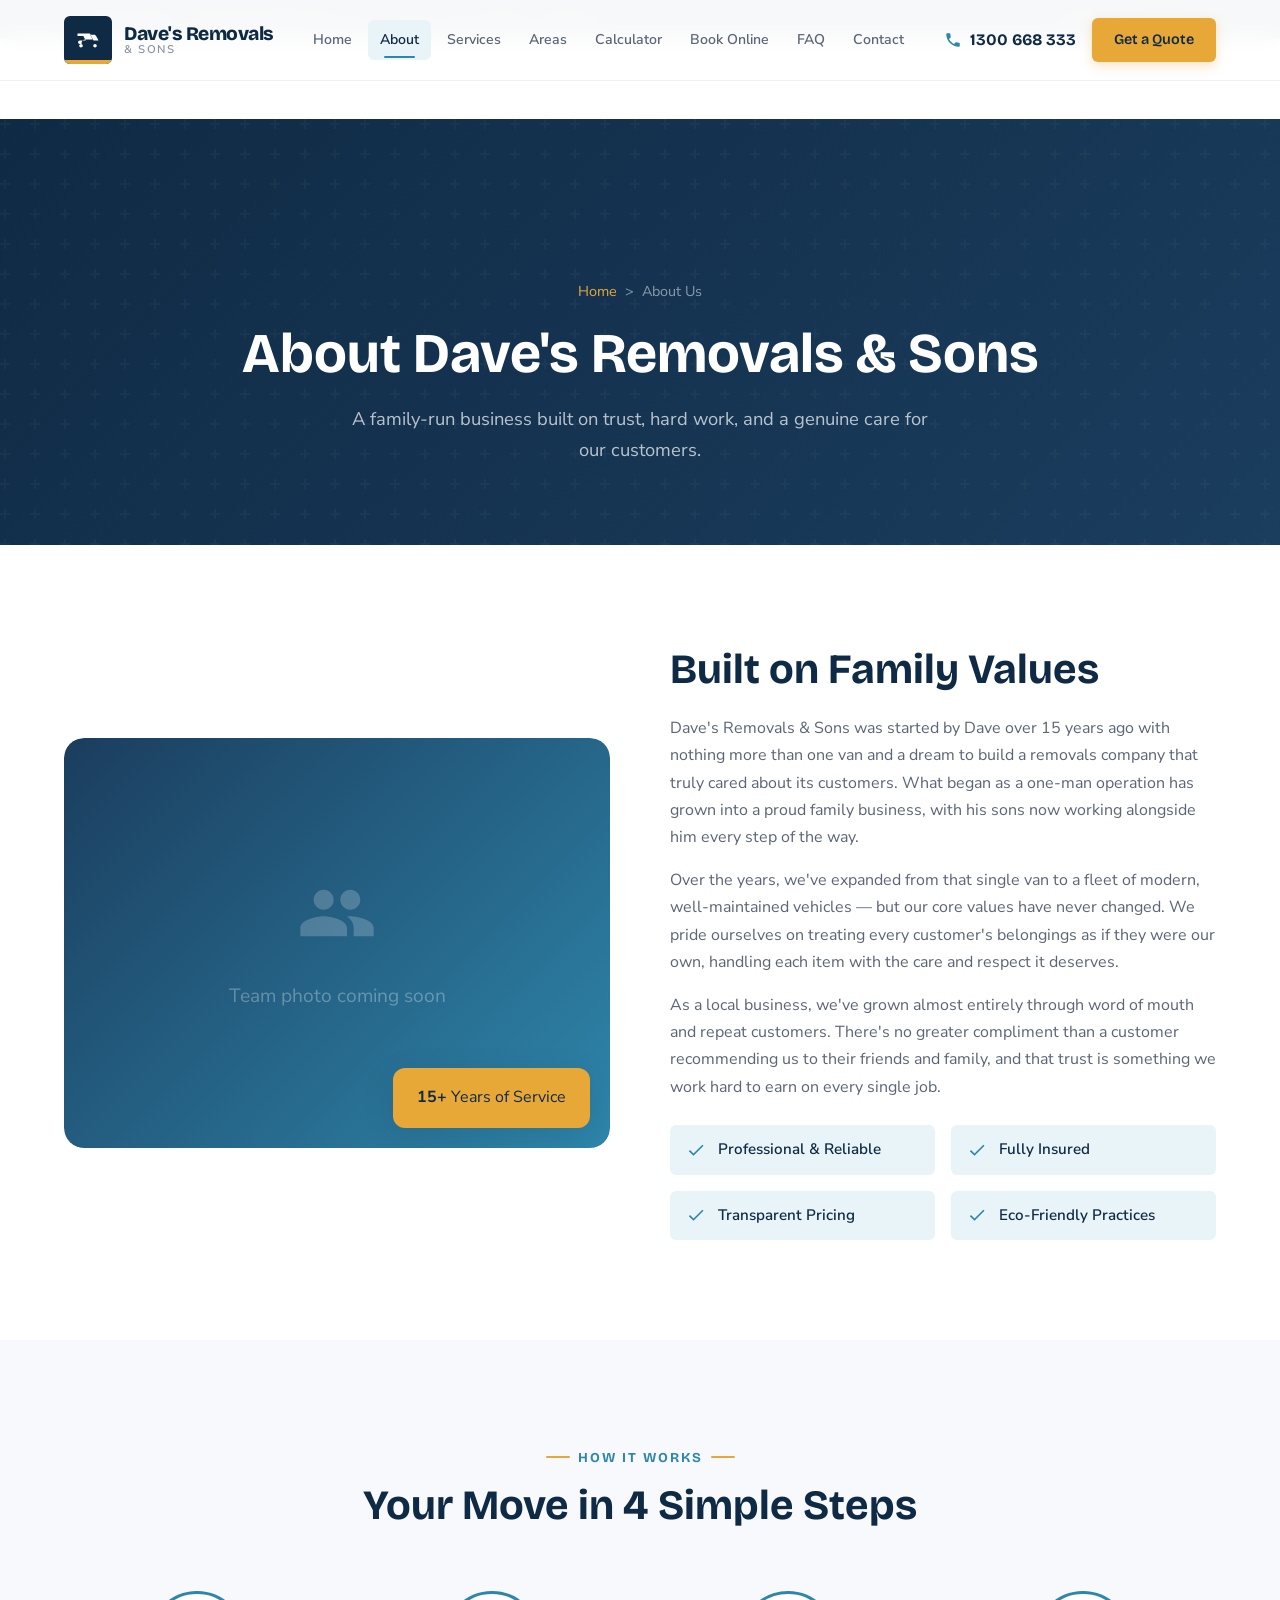
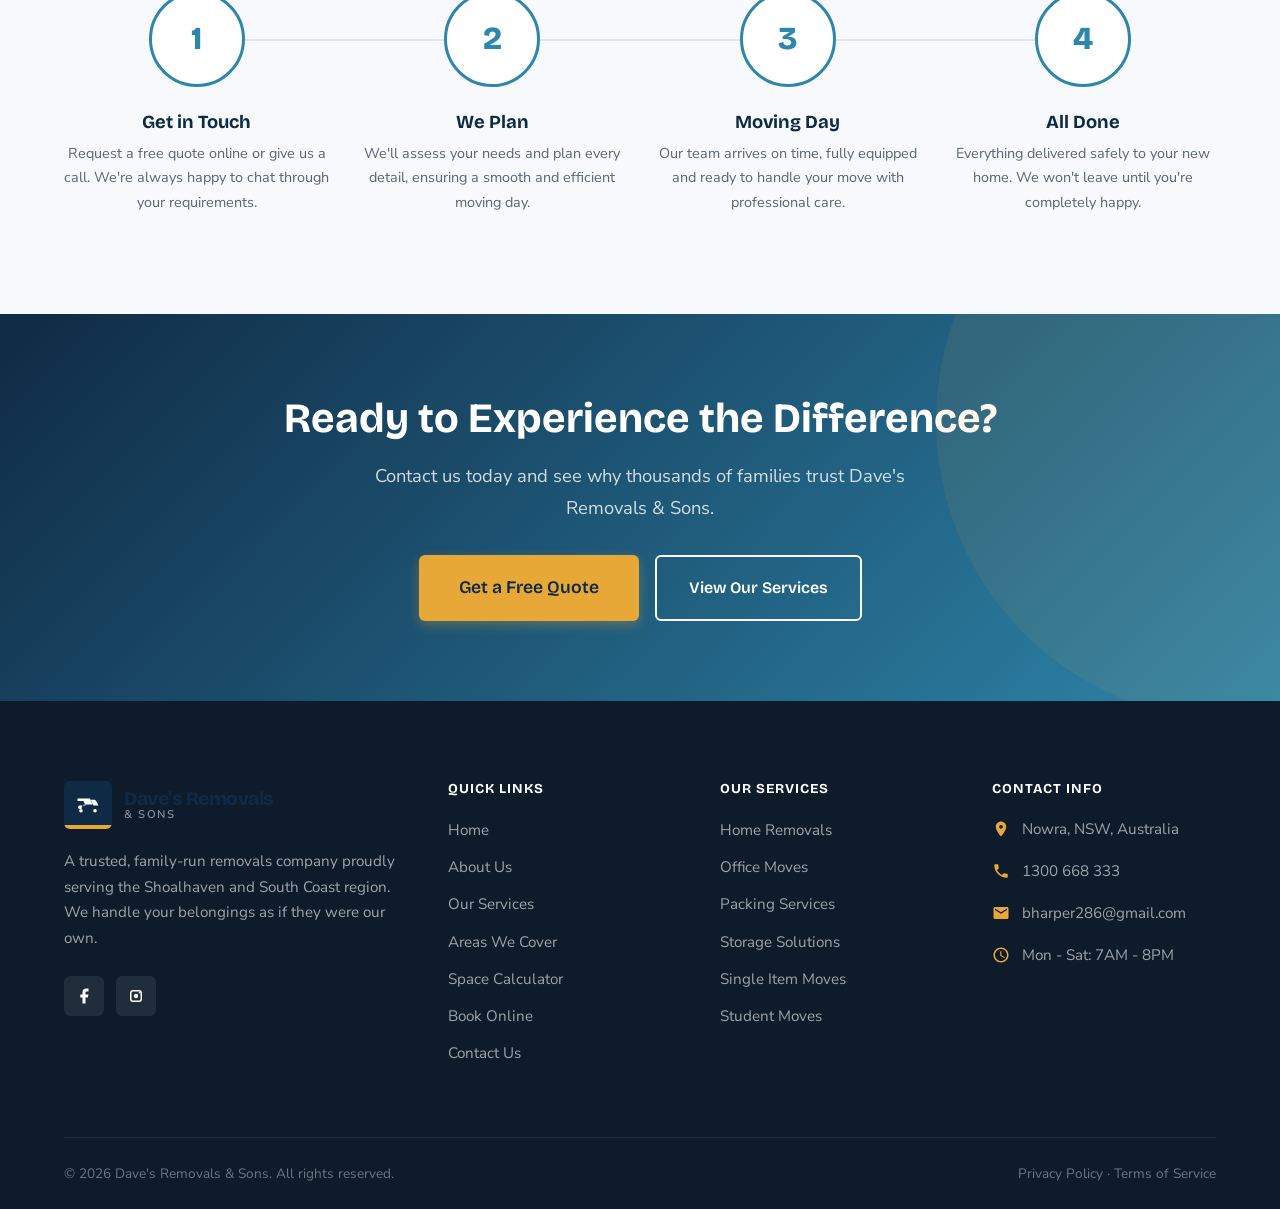
==== commit 969a0408: "Add phone 1300 668 333, space calculator, booking page, logo, SEO keywords for Nowra/Wollongong/Illa" ====
--- a/about.html
+++ b/about.html
@@ -3,8 +3,8 @@
 <head>
     <meta charset="UTF-8">
     <meta name="viewport" content="width=device-width, initial-scale=1.0">
-    <meta name="description" content="About Dave's Removals & Sons in Nowra, South Coast NSW - A family-run removals business built on trust, hard work, and genuine care for our customers. Over 15 years of professional moving services.">
-    <title>About Us - Dave's Removals & Sons | Nowra, South Coast NSW</title>
+    <meta name="description" content="About Dave's Removals & Sons - Trusted removals in Nowra, Wollongong and the Illawarra. A family-run business with over 15 years of professional furniture removals across the South Coast NSW.">
+    <title>About Us - Dave's Removals & Sons | Removals Nowra, Wollongong & Illawarra</title>
     <link rel="stylesheet" href="css/style.css">
     <script type="application/ld+json">
     {
--- a/css/style.css
+++ b/css/style.css
@@ -228,8 +228,8 @@
 .nav { display: flex; align-items: center; gap: 4px; }
 
 .nav a {
-  padding: 8px 16px;
-  font-size: 0.95rem;
+  padding: 8px 12px;
+  font-size: 0.88rem;
   font-weight: 600;
   color: var(--gray-600);
   border-radius: var(--radius-sm);
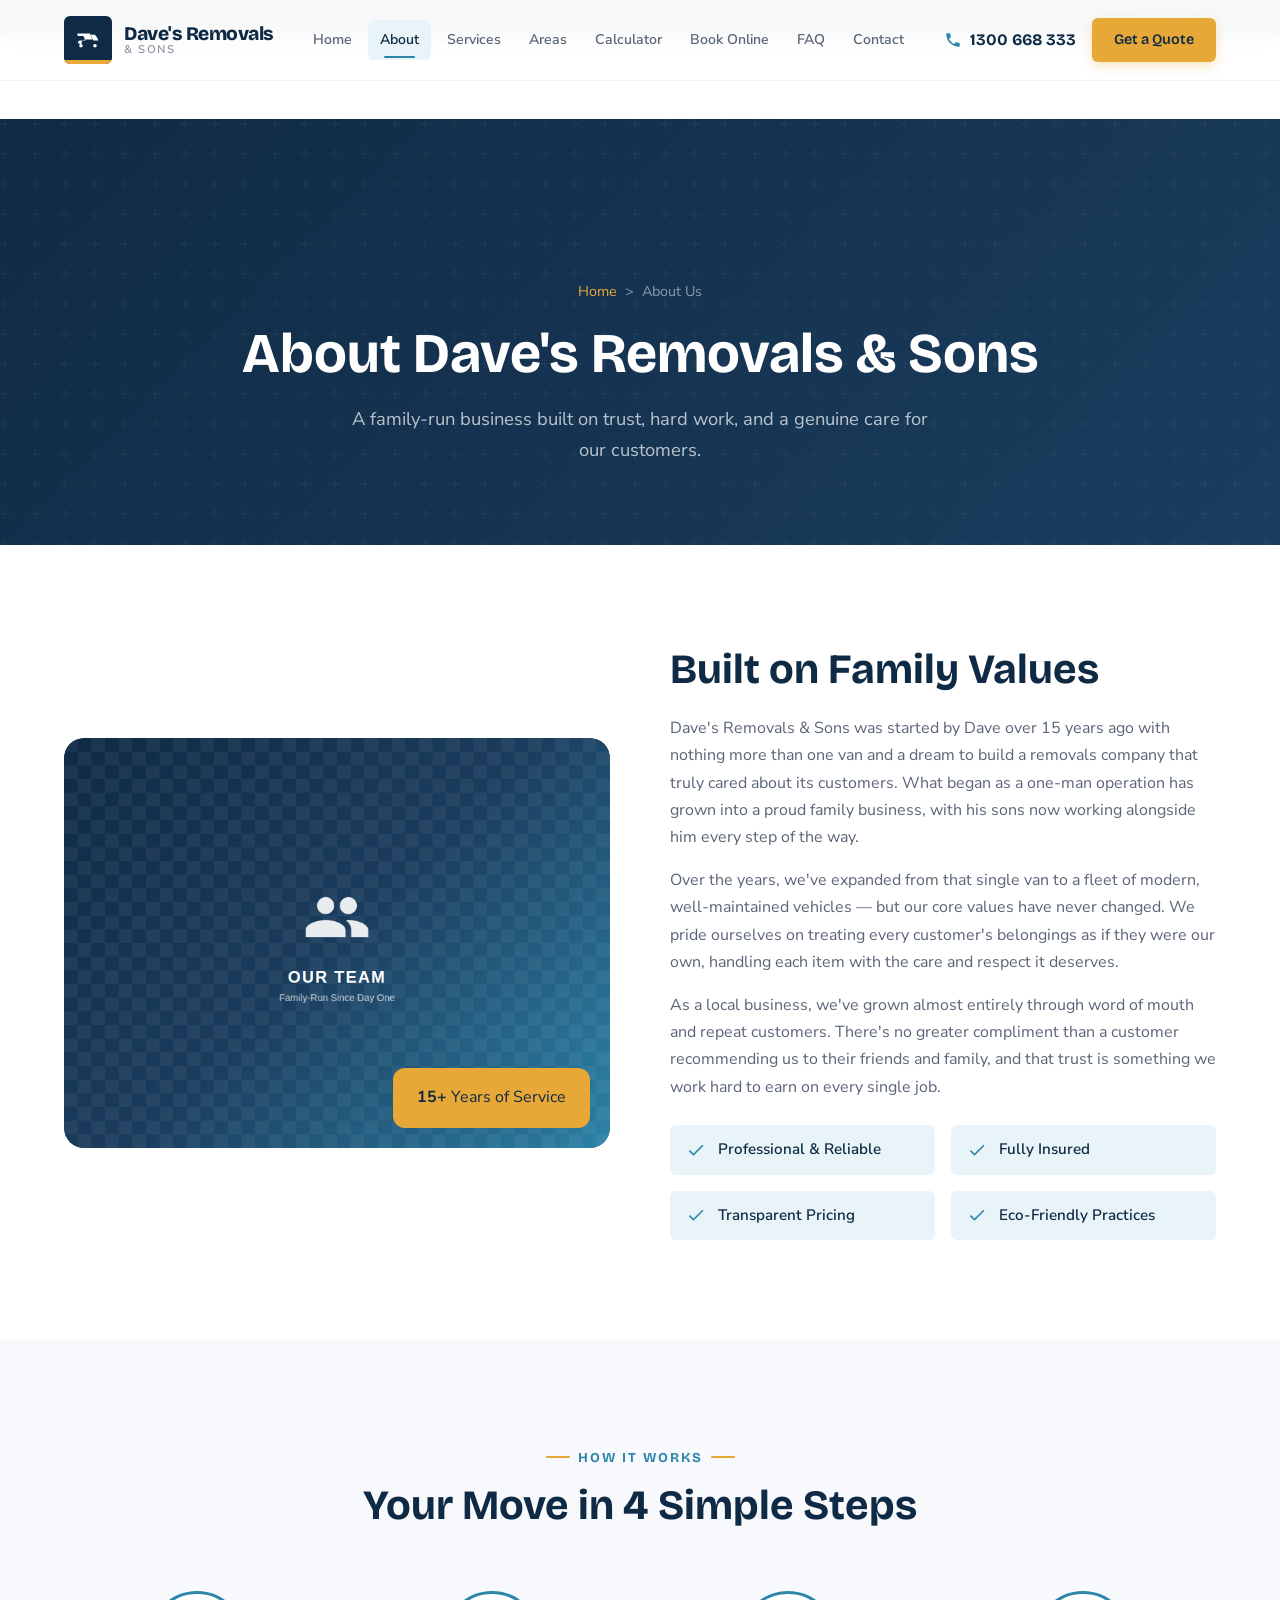
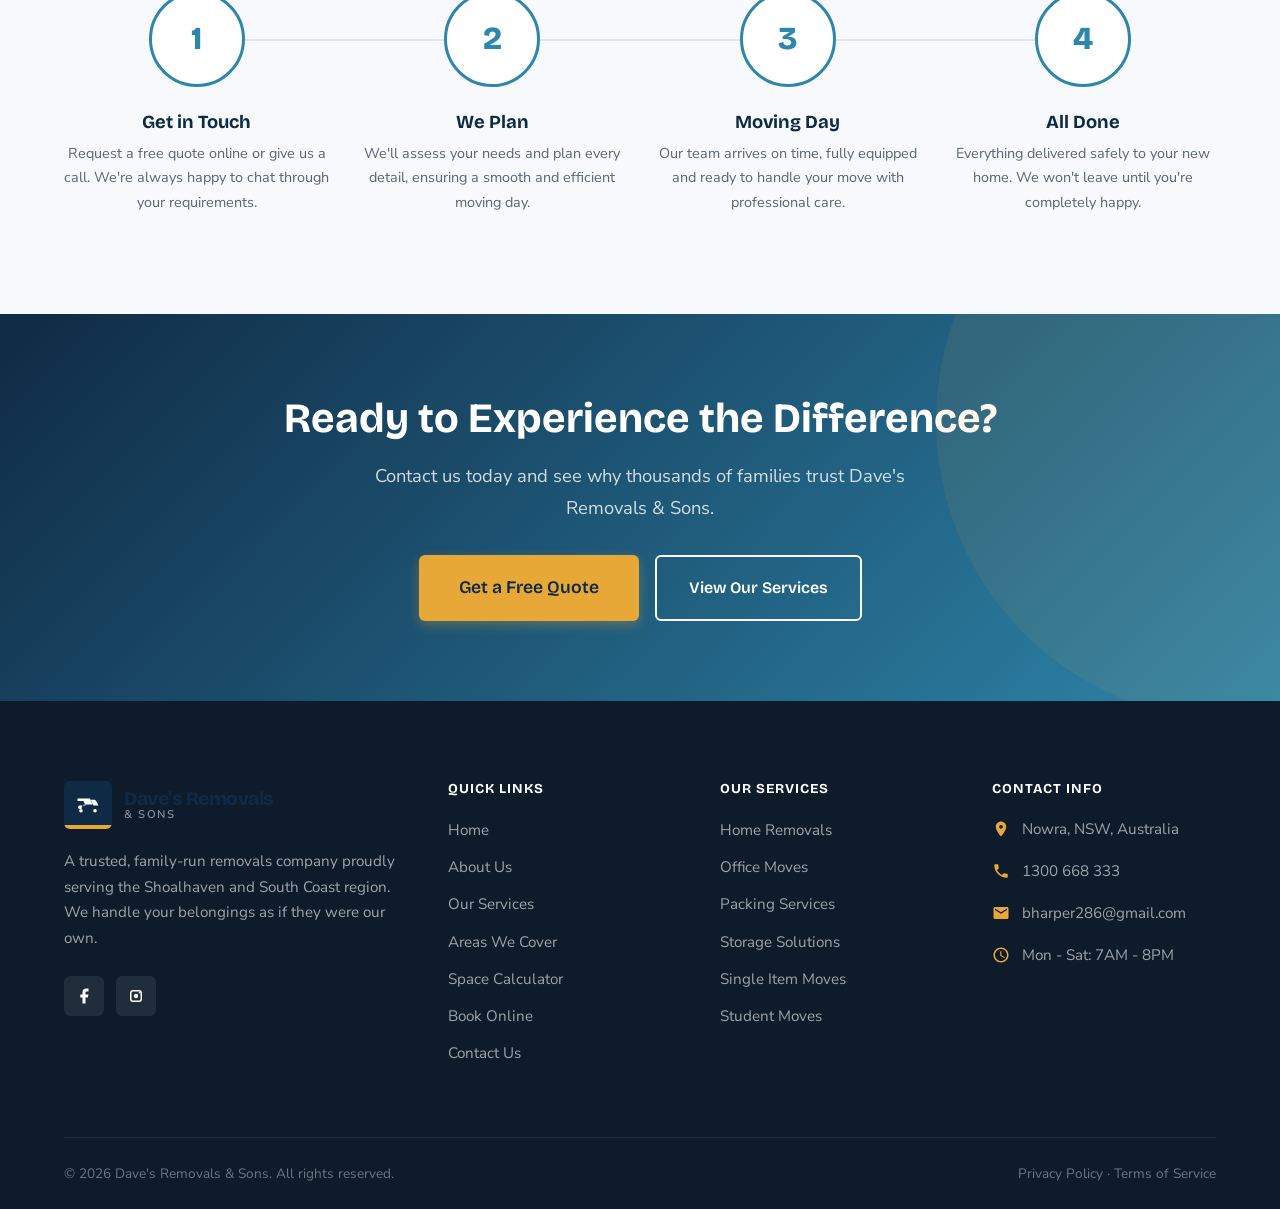
==== commit c7438a81: "Fix mobile menu overlay bug, update hero with big business name + phone, add stock images" ====
--- a/about.html
+++ b/about.html
@@ -52,11 +52,8 @@
             <div class="container">
                 <div class="about-grid">
                     <div class="about-image">
-                        <div class="hero-image-wrapper" style="background: linear-gradient(135deg, #1B3D5E 0%, #2E86AB 100%); display: flex; align-items: center; justify-content: center; color: rgba(255,255,255,0.3); font-size: 1.2rem; text-align: center; padding: 40px; min-height: 400px;">
-                            <div>
-                                <svg style="width:80px;height:80px;fill:rgba(255,255,255,0.2);margin-bottom:16px;" viewBox="0 0 24 24"><path d="M16 11c1.66 0 2.99-1.34 2.99-3S17.66 5 16 5c-1.66 0-3 1.34-3 3s1.34 3 3 3zm-8 0c1.66 0 2.99-1.34 2.99-3S9.66 5 8 5C6.34 5 5 6.34 5 8s1.34 3 3 3zm0 2c-2.33 0-7 1.17-7 3.5V19h14v-2.5c0-2.33-4.67-3.5-7-3.5zm8 0c-.29 0-.62.02-.97.05 1.16.84 1.97 1.97 1.97 3.45V19h6v-2.5c0-2.33-4.67-3.5-7-3.5z"/></svg>
-                                <br>Team photo coming soon
-                            </div>
+                        <div class="hero-image-wrapper">
+                            <img src="img/about-team.png" alt="Dave's Removals & Sons team - family-run removalists Nowra" style="width:100%;height:100%;object-fit:cover;">
                         </div>
                         <div class="about-image-badge">
                             <strong>15+</strong>
--- a/css/style.css
+++ b/css/style.css
@@ -431,6 +431,23 @@
 
 .hero-badge svg { width: 16px; height: 16px; fill: var(--amber); }
 
+.hero-phone-big {
+  display: inline-flex;
+  align-items: center;
+  gap: 12px;
+  font-family: var(--font-display);
+  font-weight: 800;
+  font-size: clamp(1.8rem, 4vw, 2.8rem);
+  color: var(--white);
+  margin-bottom: 20px;
+  letter-spacing: 1px;
+  transition: var(--transition);
+}
+
+.hero-phone-big:hover {
+  color: var(--amber);
+}
+
 .hero-text h1 {
   color: var(--white);
   margin-bottom: 20px;
@@ -1449,12 +1466,15 @@
     left: 0;
     right: 0;
     bottom: 0;
-    background: var(--white);
+    width: 100%;
+    height: 100vh;
+    background: #FFFFFF;
     flex-direction: column;
     justify-content: center;
     align-items: center;
     gap: 8px;
-    z-index: 999;
+    z-index: 1000;
+    padding-top: 80px;
   }
 
   .nav.active { display: flex; }
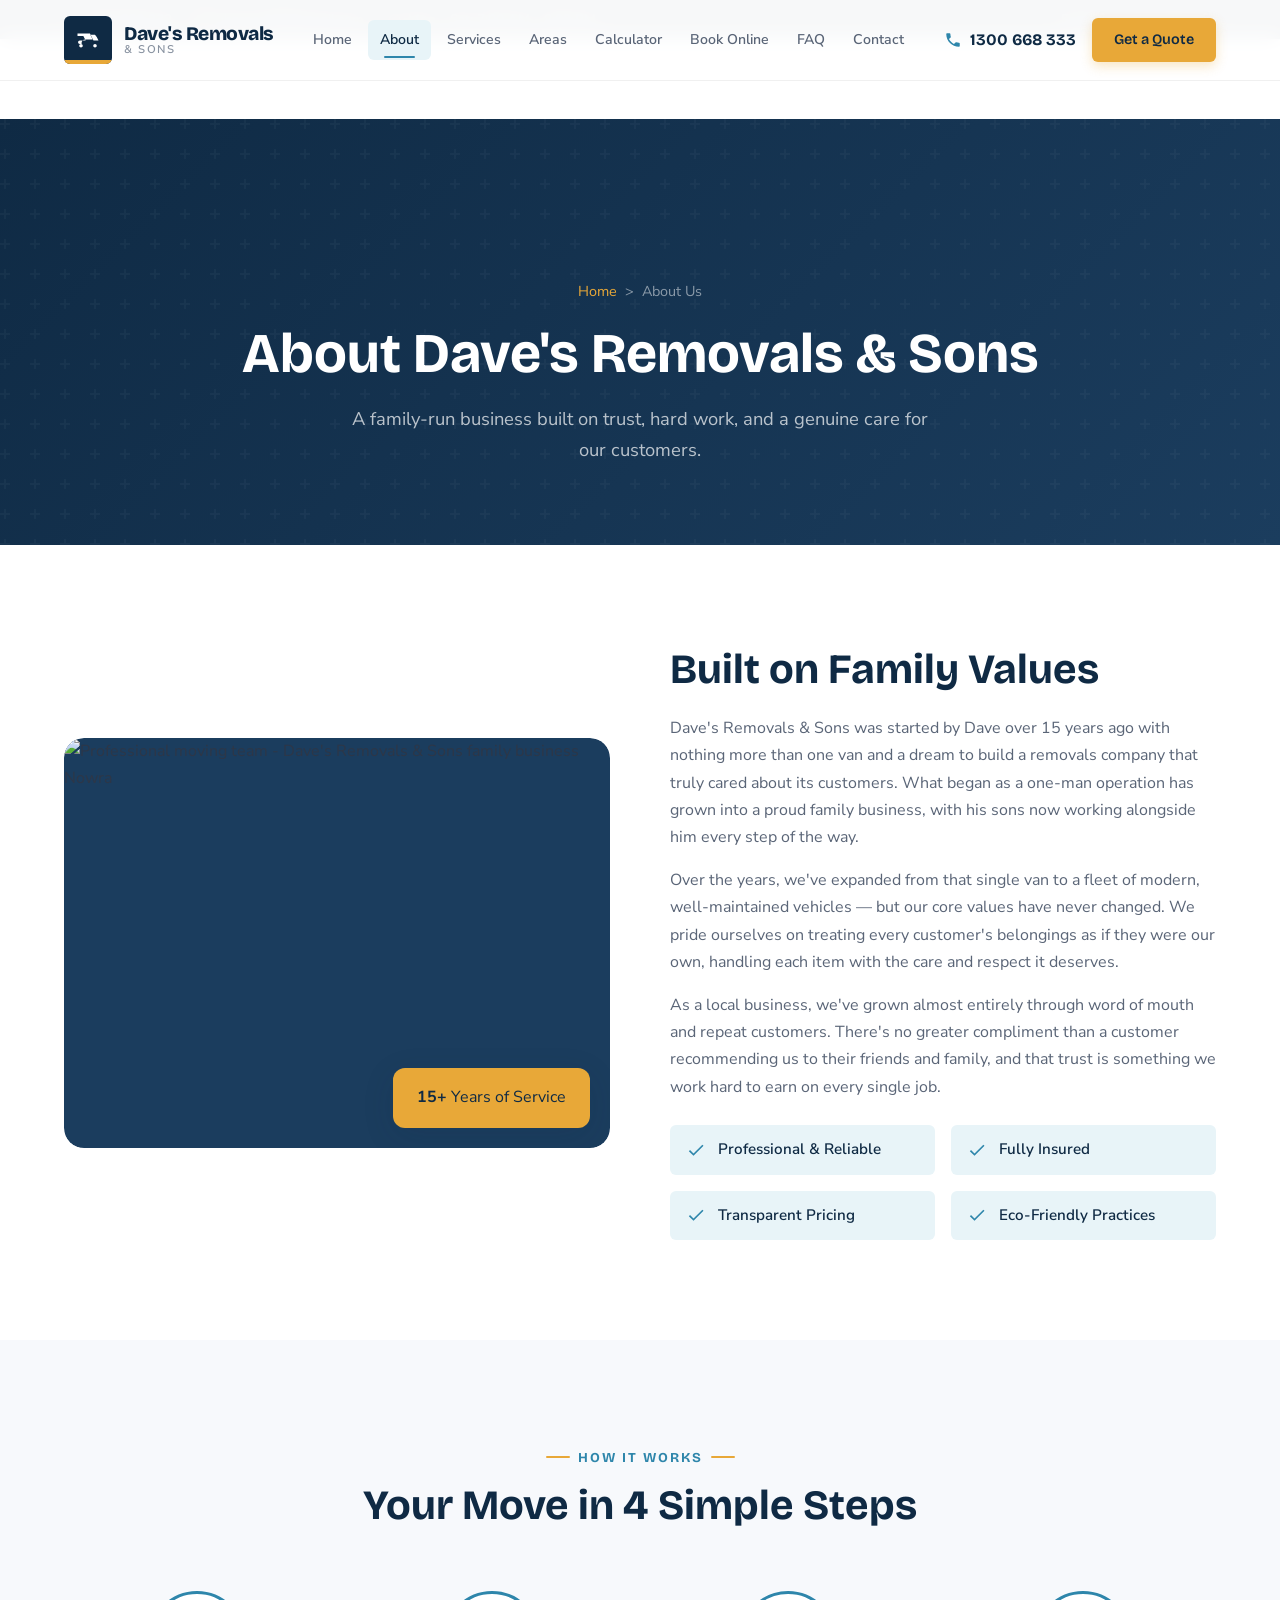
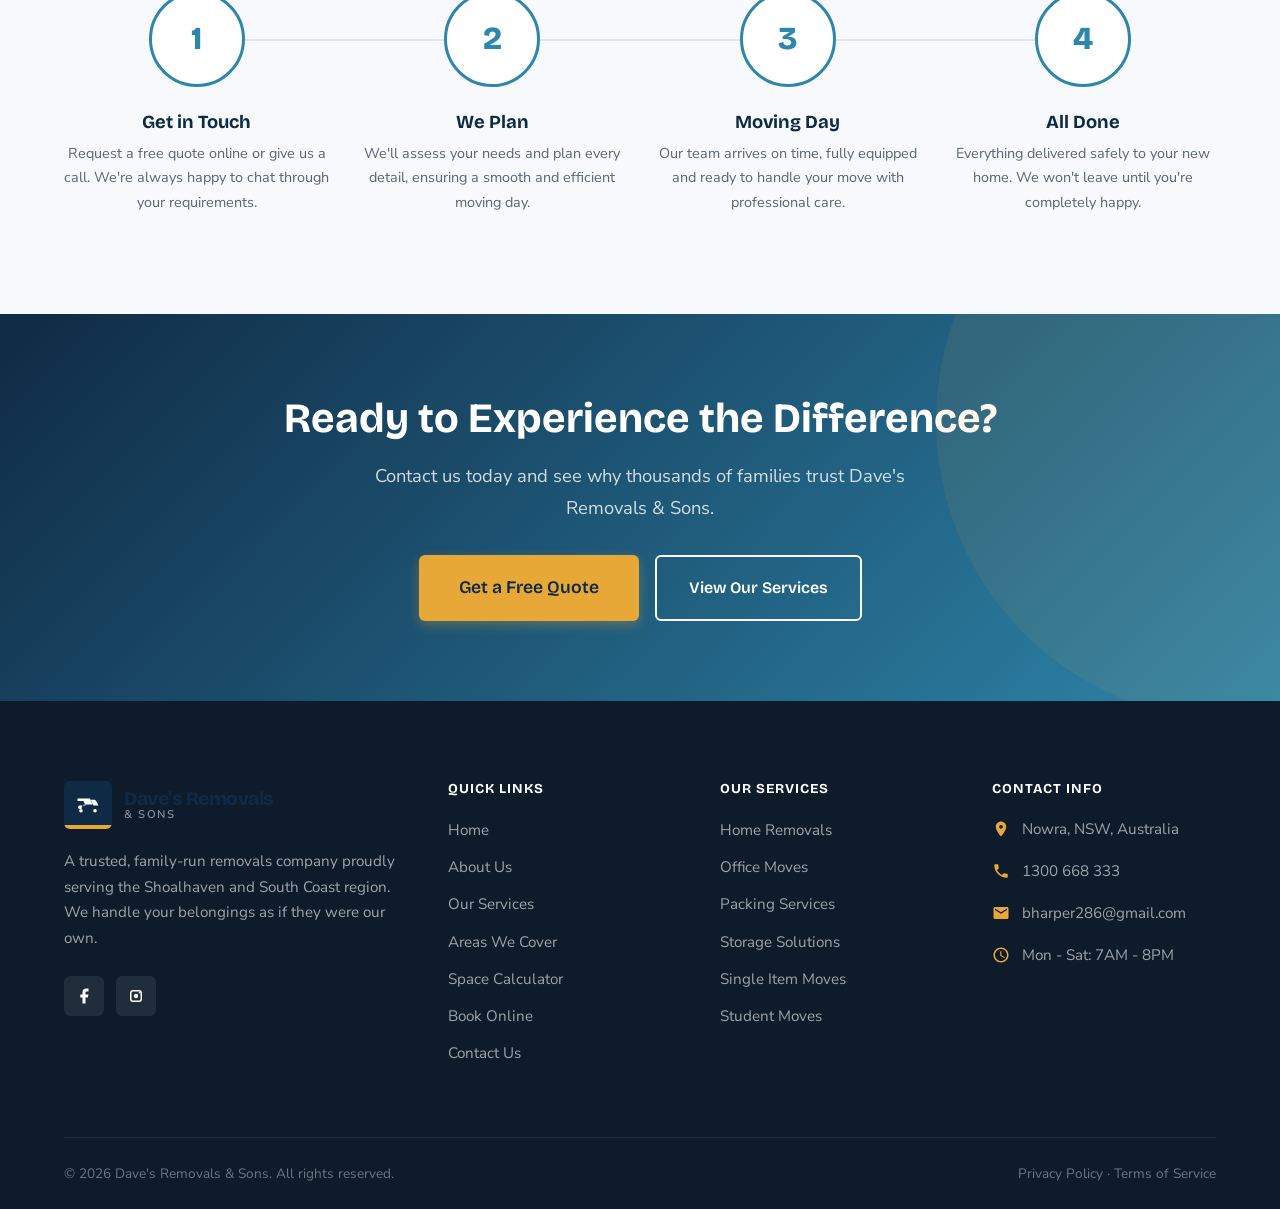
==== commit beee9d53: "Add truck signage logos, replace placeholder images with stock photos" ====
--- a/about.html
+++ b/about.html
@@ -53,7 +53,7 @@
                 <div class="about-grid">
                     <div class="about-image">
                         <div class="hero-image-wrapper">
-                            <img src="img/about-team.png" alt="Dave's Removals & Sons team - family-run removalists Nowra" style="width:100%;height:100%;object-fit:cover;">
+                            <img src="https://images.unsplash.com/photo-1600585154340-be6161a56a0c?w=800&h=600&fit=crop&q=80" alt="Professional moving team - Dave's Removals & Sons family business Nowra" style="width:100%;height:100%;object-fit:cover;">
                         </div>
                         <div class="about-image-badge">
                             <strong>15+</strong>
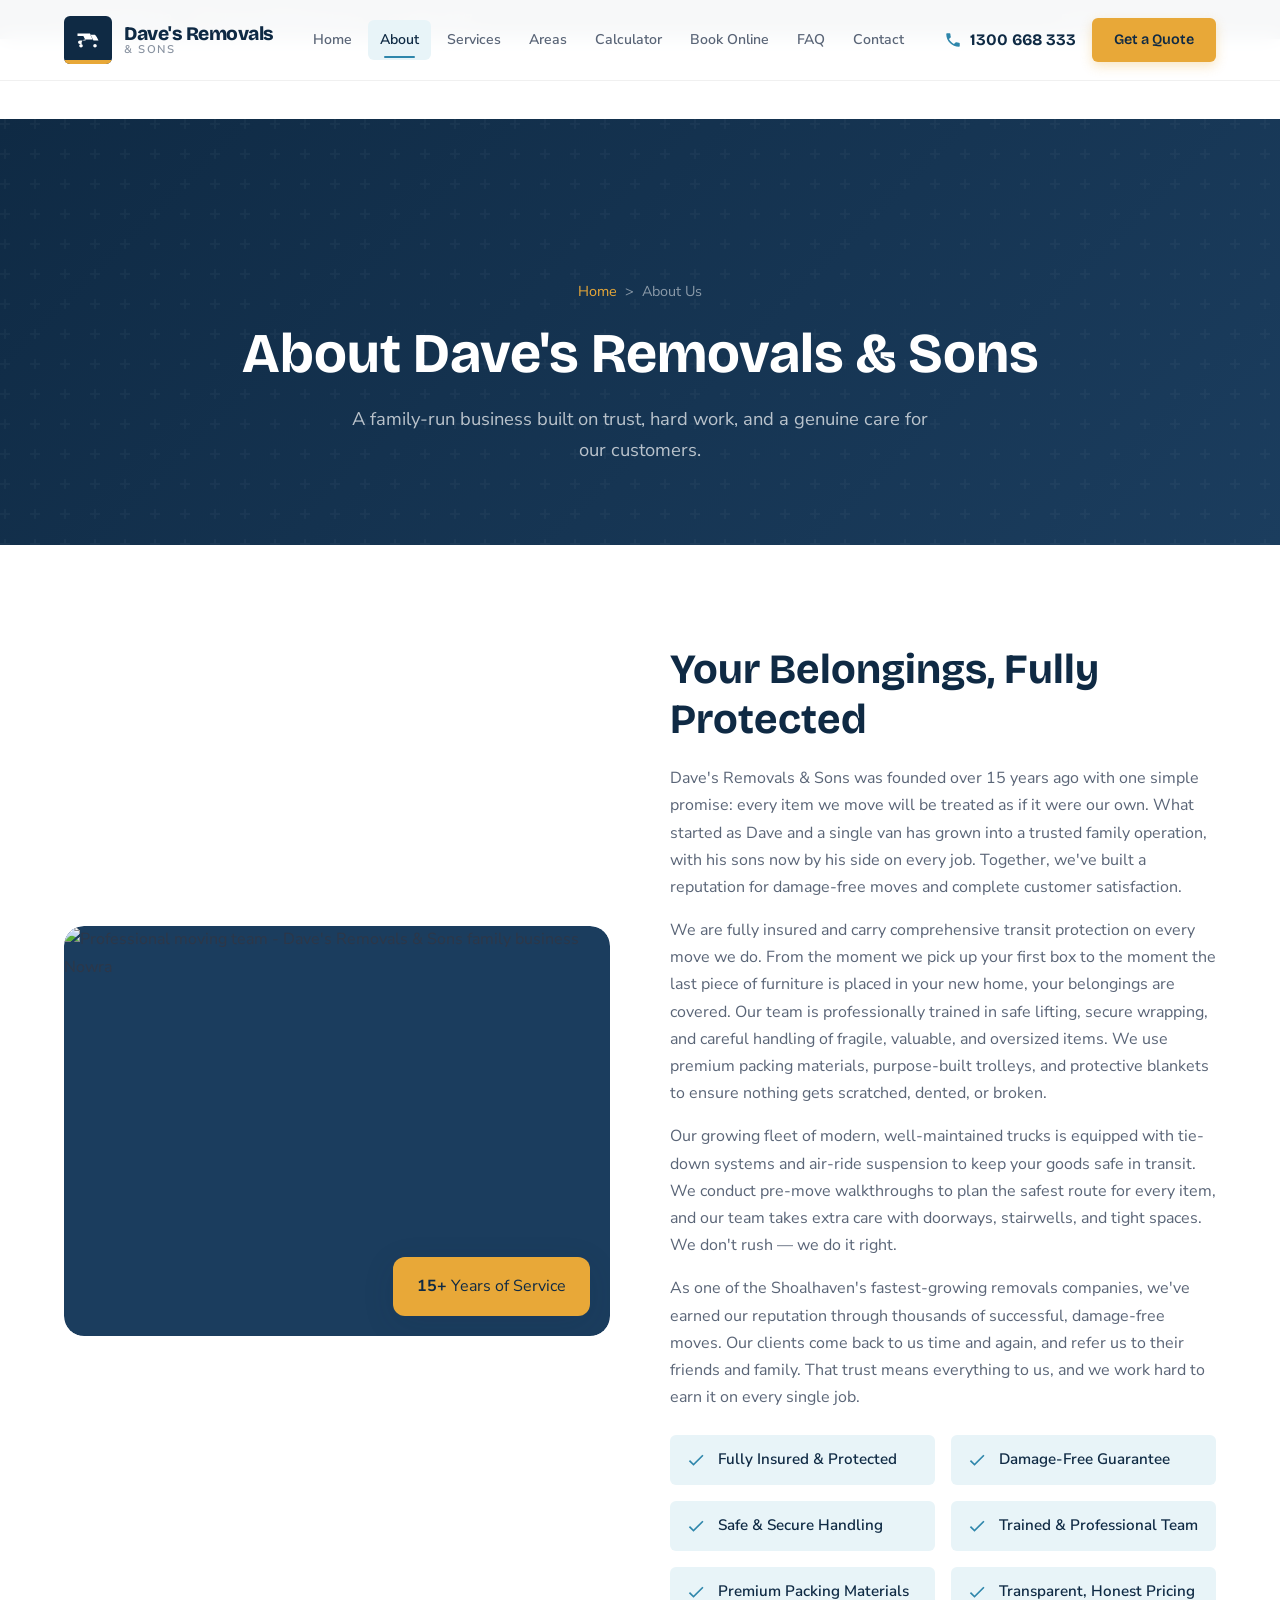
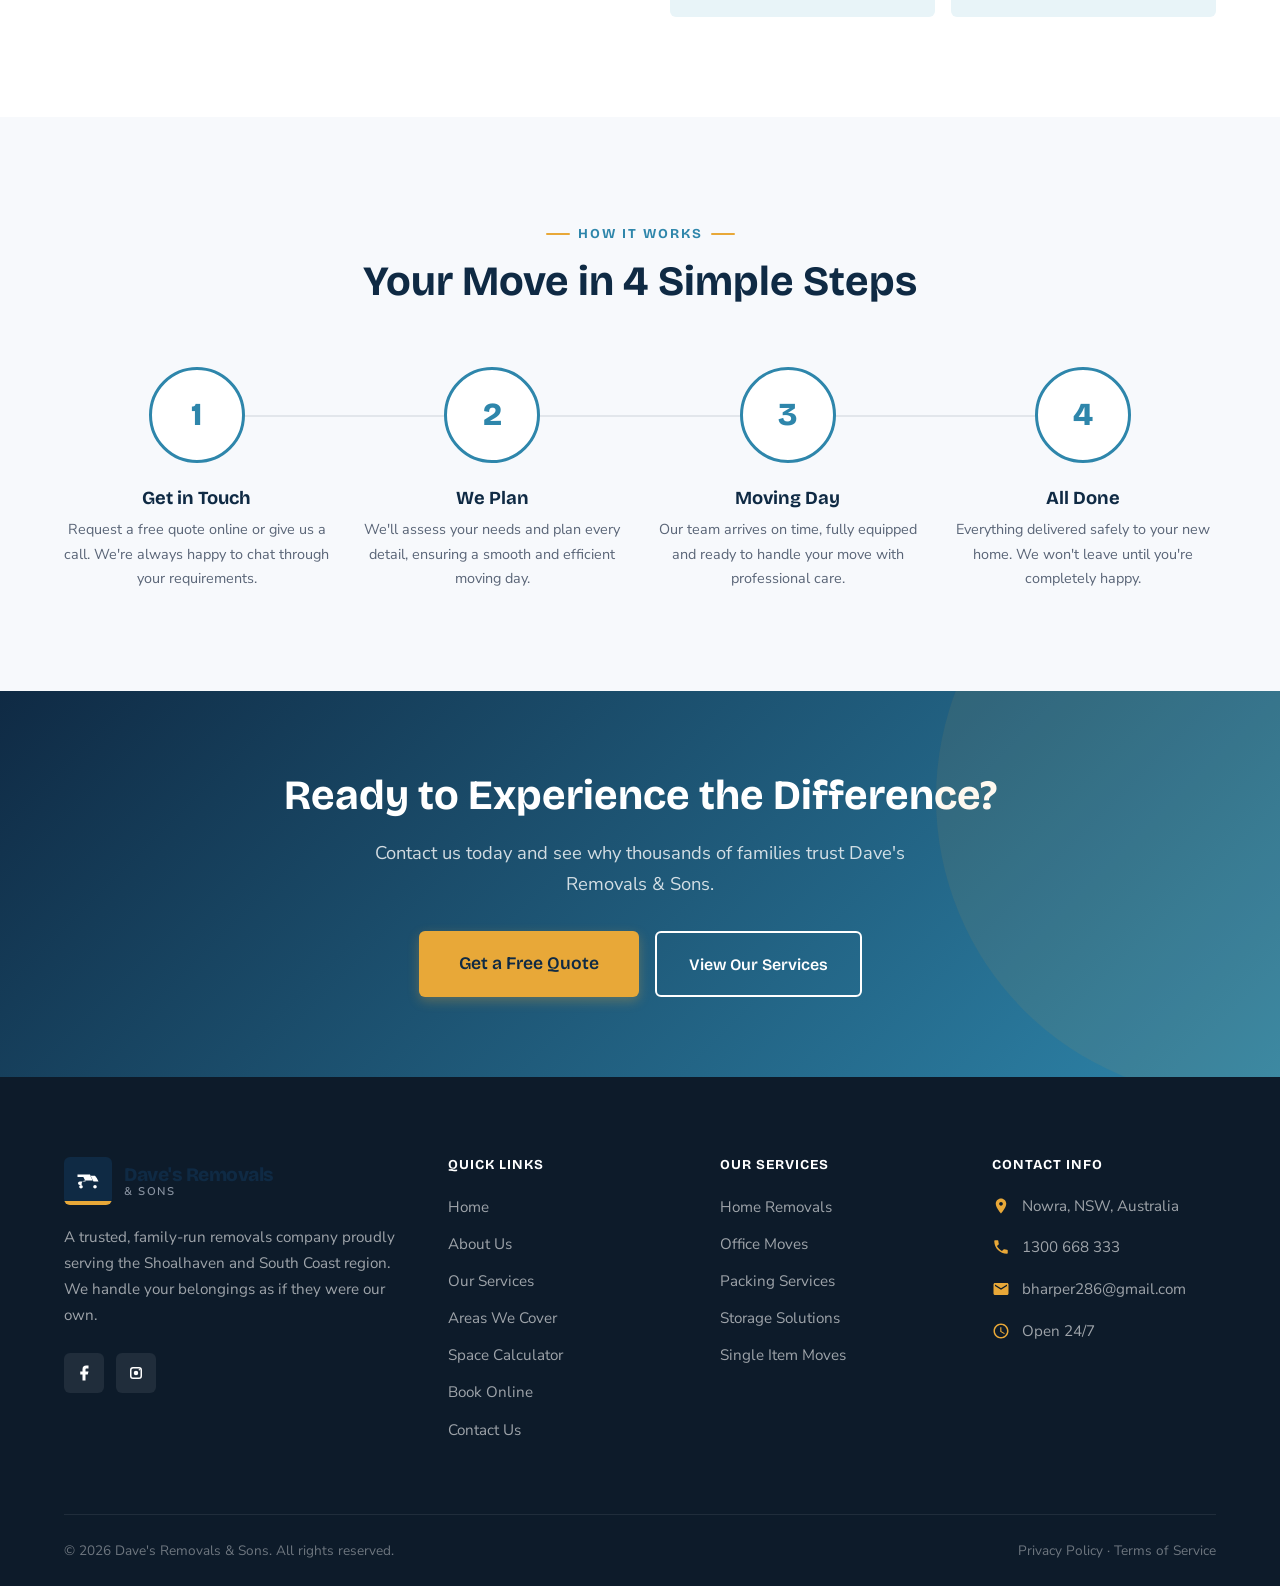
==== commit 74691da2: "Update about page content and why-choose-us section - emphasis on insurance, damage-free, protection" ====
--- a/about.html
+++ b/about.html
@@ -61,26 +61,35 @@
                         </div>
                     </div>
                     <div class="about-text">
-                        <h2>Built on Family Values</h2>
-                        <p>Dave's Removals & Sons was started by Dave over 15 years ago with nothing more than one van and a dream to build a removals company that truly cared about its customers. What began as a one-man operation has grown into a proud family business, with his sons now working alongside him every step of the way.</p>
-                        <p>Over the years, we've expanded from that single van to a fleet of modern, well-maintained vehicles — but our core values have never changed. We pride ourselves on treating every customer's belongings as if they were our own, handling each item with the care and respect it deserves.</p>
-                        <p>As a local business, we've grown almost entirely through word of mouth and repeat customers. There's no greater compliment than a customer recommending us to their friends and family, and that trust is something we work hard to earn on every single job.</p>
+                        <h2>Your Belongings, Fully Protected</h2>
+                        <p>Dave's Removals &amp; Sons was founded over 15 years ago with one simple promise: every item we move will be treated as if it were our own. What started as Dave and a single van has grown into a trusted family operation, with his sons now by his side on every job. Together, we've built a reputation for damage-free moves and complete customer satisfaction.</p>
+                        <p>We are fully insured and carry comprehensive transit protection on every move we do. From the moment we pick up your first box to the moment the last piece of furniture is placed in your new home, your belongings are covered. Our team is professionally trained in safe lifting, secure wrapping, and careful handling of fragile, valuable, and oversized items. We use premium packing materials, purpose-built trolleys, and protective blankets to ensure nothing gets scratched, dented, or broken.</p>
+                        <p>Our growing fleet of modern, well-maintained trucks is equipped with tie-down systems and air-ride suspension to keep your goods safe in transit. We conduct pre-move walkthroughs to plan the safest route for every item, and our team takes extra care with doorways, stairwells, and tight spaces. We don't rush — we do it right.</p>
+                        <p>As one of the Shoalhaven's fastest-growing removals companies, we've earned our reputation through thousands of successful, damage-free moves. Our clients come back to us time and again, and refer us to their friends and family. That trust means everything to us, and we work hard to earn it on every single job.</p>
                         <div class="values-list">
                             <div class="value-item">
                                 <svg viewBox="0 0 24 24" width="24" height="24" fill="currentColor"><path d="M9 16.17L4.83 12l-1.42 1.41L9 19 21 7l-1.41-1.41z"/></svg>
-                                <span>Professional &amp; Reliable</span>
+                                <span>Fully Insured &amp; Protected</span>
                             </div>
                             <div class="value-item">
                                 <svg viewBox="0 0 24 24" width="24" height="24" fill="currentColor"><path d="M9 16.17L4.83 12l-1.42 1.41L9 19 21 7l-1.41-1.41z"/></svg>
-                                <span>Fully Insured</span>
+                                <span>Damage-Free Guarantee</span>
                             </div>
                             <div class="value-item">
                                 <svg viewBox="0 0 24 24" width="24" height="24" fill="currentColor"><path d="M9 16.17L4.83 12l-1.42 1.41L9 19 21 7l-1.41-1.41z"/></svg>
-                                <span>Transparent Pricing</span>
+                                <span>Safe &amp; Secure Handling</span>
                             </div>
                             <div class="value-item">
                                 <svg viewBox="0 0 24 24" width="24" height="24" fill="currentColor"><path d="M9 16.17L4.83 12l-1.42 1.41L9 19 21 7l-1.41-1.41z"/></svg>
-                                <span>Eco-Friendly Practices</span>
+                                <span>Trained &amp; Professional Team</span>
+                            </div>
+                            <div class="value-item">
+                                <svg viewBox="0 0 24 24" width="24" height="24" fill="currentColor"><path d="M9 16.17L4.83 12l-1.42 1.41L9 19 21 7l-1.41-1.41z"/></svg>
+                                <span>Premium Packing Materials</span>
+                            </div>
+                            <div class="value-item">
+                                <svg viewBox="0 0 24 24" width="24" height="24" fill="currentColor"><path d="M9 16.17L4.83 12l-1.42 1.41L9 19 21 7l-1.41-1.41z"/></svg>
+                                <span>Transparent, Honest Pricing</span>
                             </div>
                         </div>
                     </div>
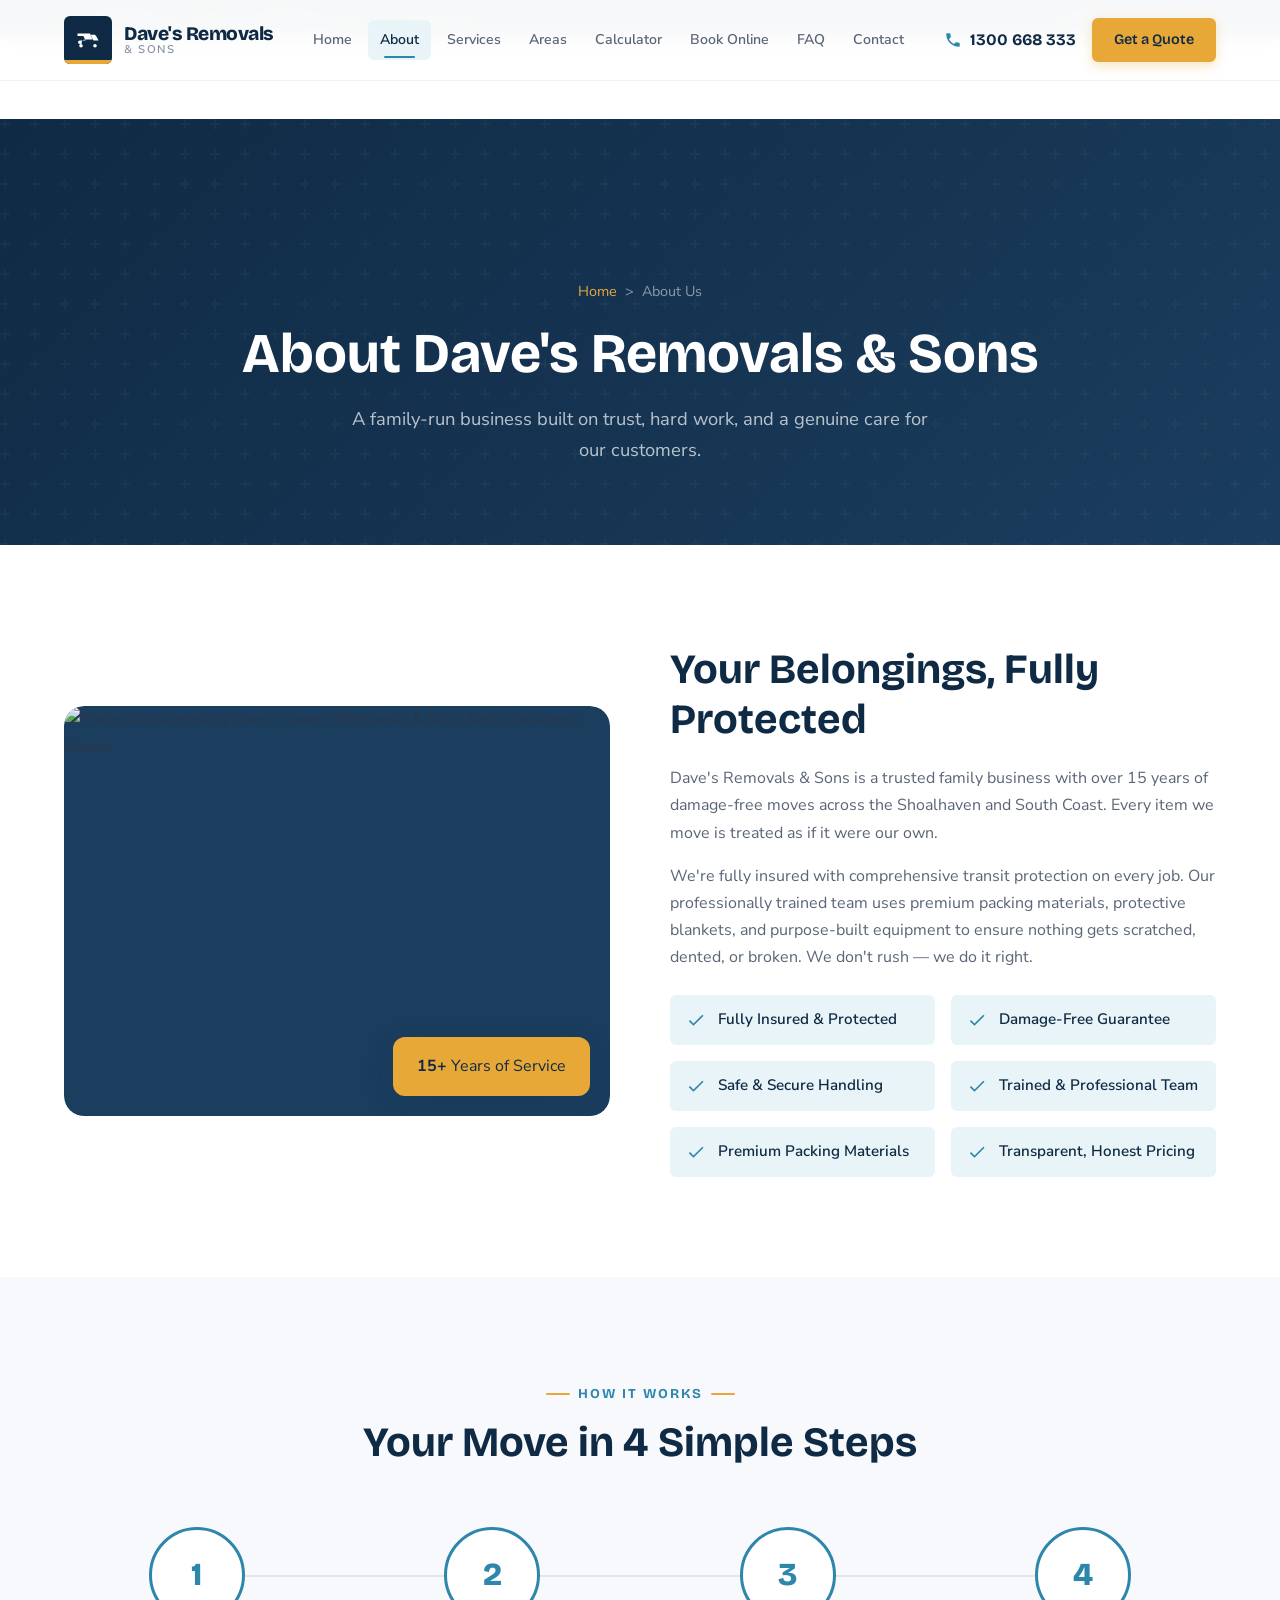
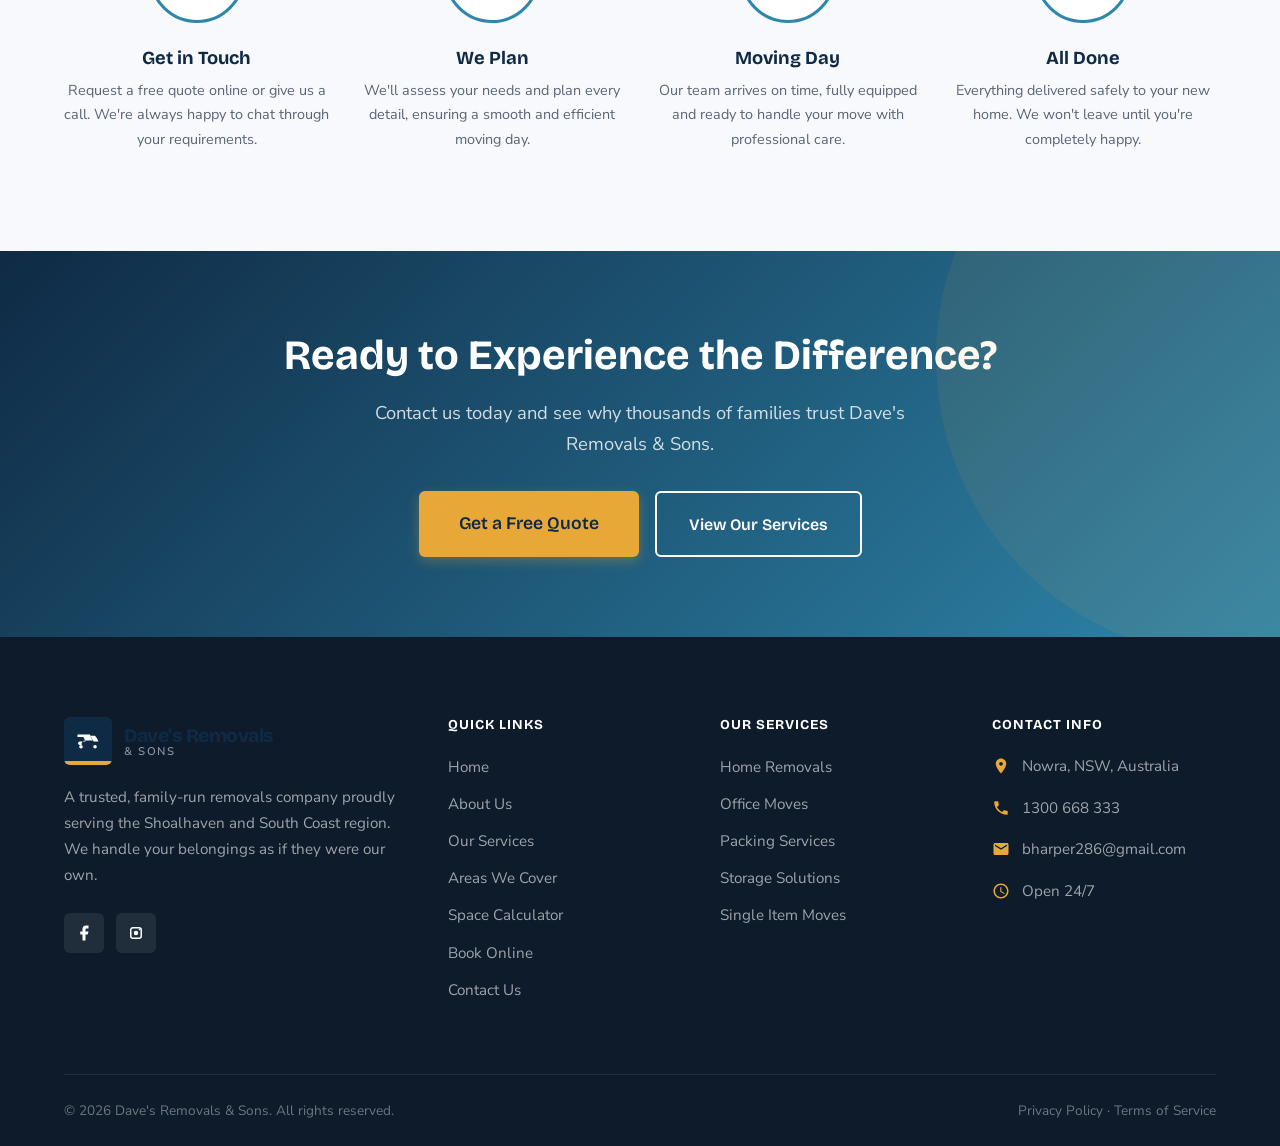
==== commit 71de6a4f: "Shorten about page text - concise 2 paragraphs" ====
--- a/about.html
+++ b/about.html
@@ -62,10 +62,8 @@
                     </div>
                     <div class="about-text">
                         <h2>Your Belongings, Fully Protected</h2>
-                        <p>Dave's Removals &amp; Sons was founded over 15 years ago with one simple promise: every item we move will be treated as if it were our own. What started as Dave and a single van has grown into a trusted family operation, with his sons now by his side on every job. Together, we've built a reputation for damage-free moves and complete customer satisfaction.</p>
-                        <p>We are fully insured and carry comprehensive transit protection on every move we do. From the moment we pick up your first box to the moment the last piece of furniture is placed in your new home, your belongings are covered. Our team is professionally trained in safe lifting, secure wrapping, and careful handling of fragile, valuable, and oversized items. We use premium packing materials, purpose-built trolleys, and protective blankets to ensure nothing gets scratched, dented, or broken.</p>
-                        <p>Our growing fleet of modern, well-maintained trucks is equipped with tie-down systems and air-ride suspension to keep your goods safe in transit. We conduct pre-move walkthroughs to plan the safest route for every item, and our team takes extra care with doorways, stairwells, and tight spaces. We don't rush — we do it right.</p>
-                        <p>As one of the Shoalhaven's fastest-growing removals companies, we've earned our reputation through thousands of successful, damage-free moves. Our clients come back to us time and again, and refer us to their friends and family. That trust means everything to us, and we work hard to earn it on every single job.</p>
+                        <p>Dave's Removals &amp; Sons is a trusted family business with over 15 years of damage-free moves across the Shoalhaven and South Coast. Every item we move is treated as if it were our own.</p>
+                        <p>We're fully insured with comprehensive transit protection on every job. Our professionally trained team uses premium packing materials, protective blankets, and purpose-built equipment to ensure nothing gets scratched, dented, or broken. We don't rush — we do it right.</p>
                         <div class="values-list">
                             <div class="value-item">
                                 <svg viewBox="0 0 24 24" width="24" height="24" fill="currentColor"><path d="M9 16.17L4.83 12l-1.42 1.41L9 19 21 7l-1.41-1.41z"/></svg>
